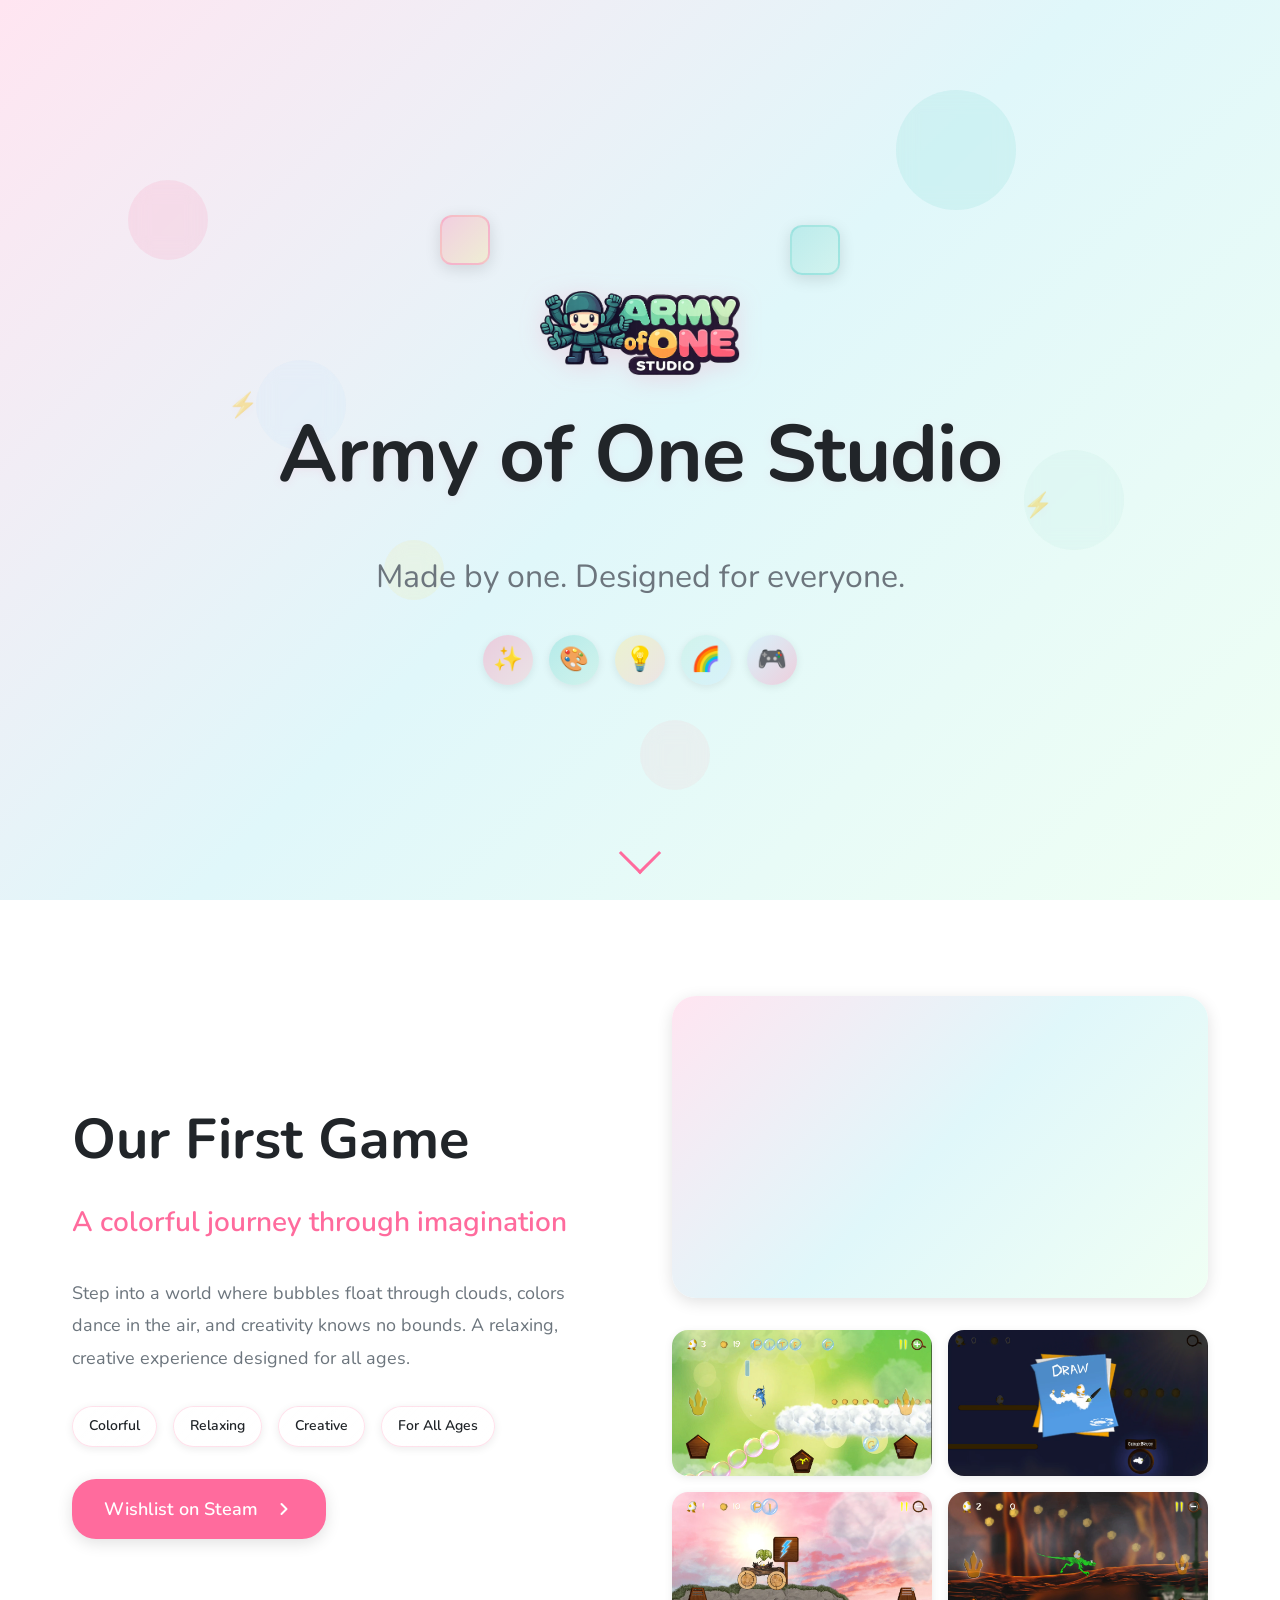
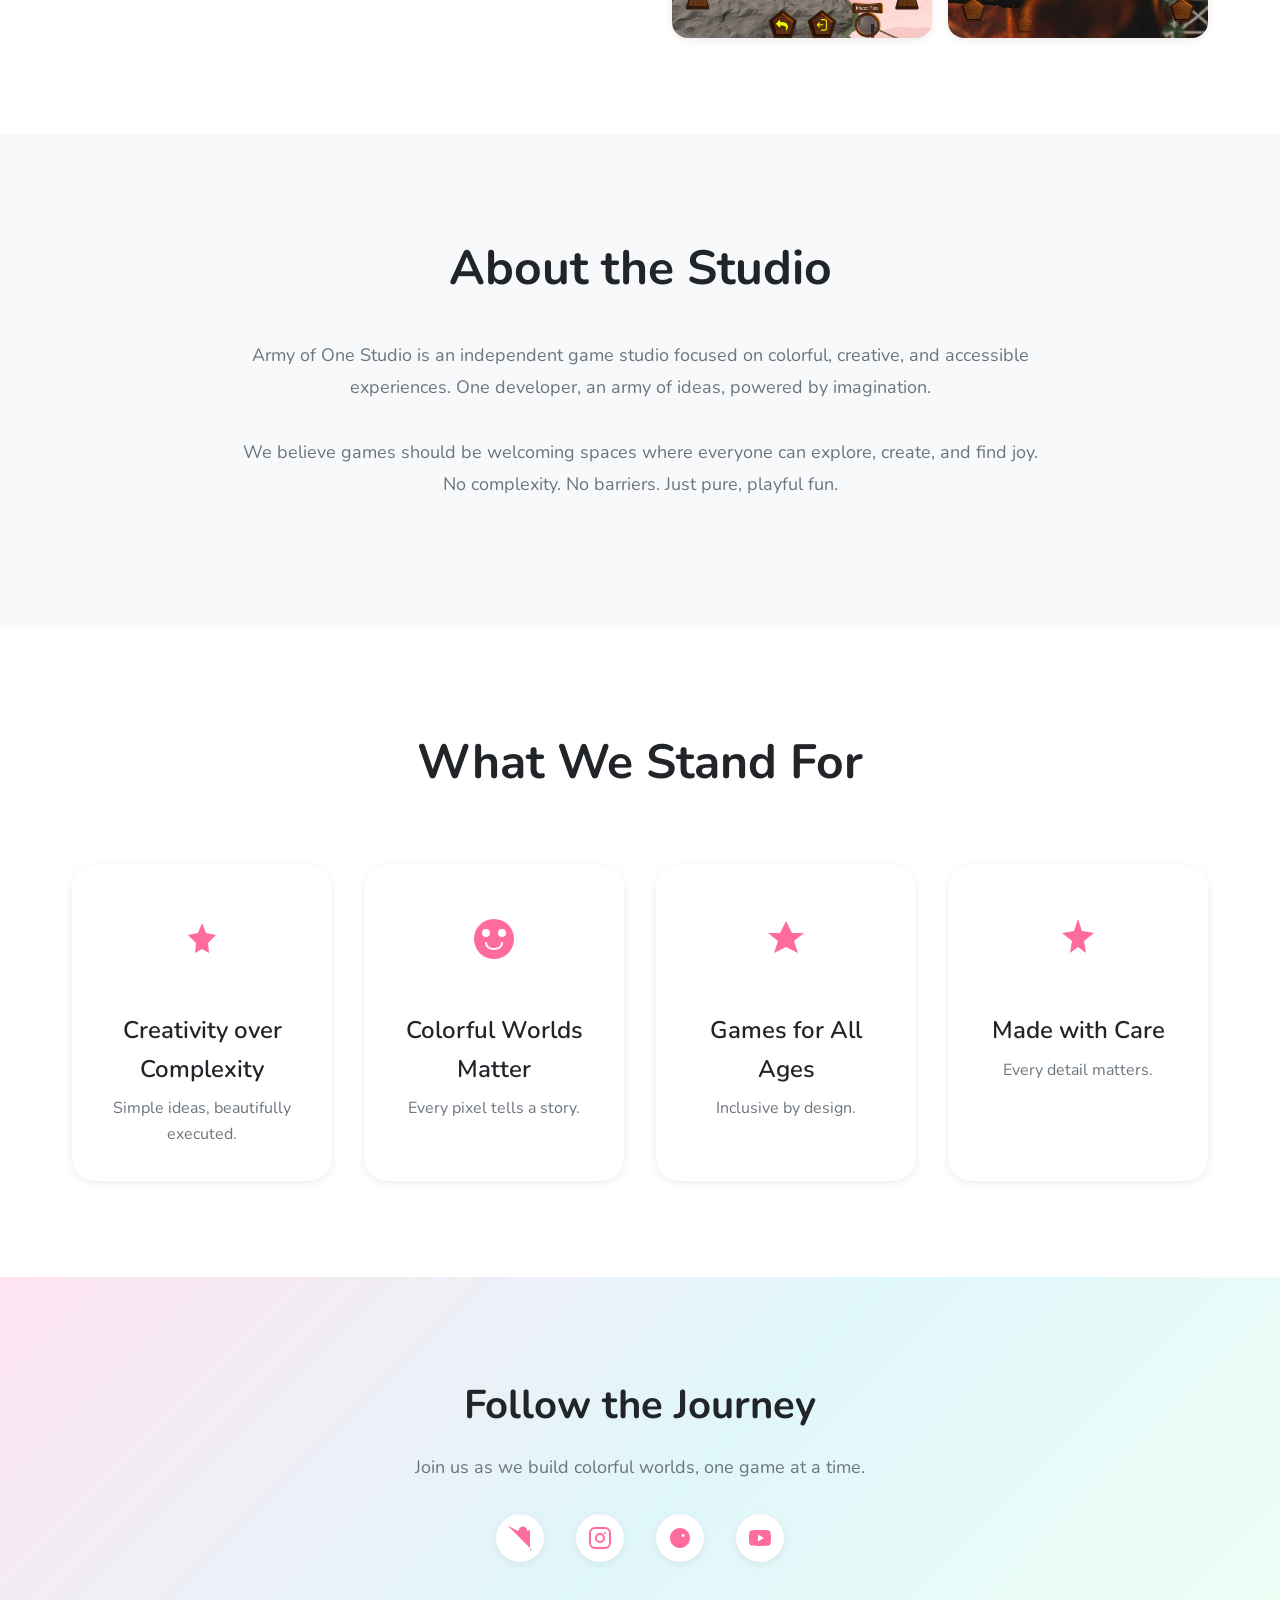
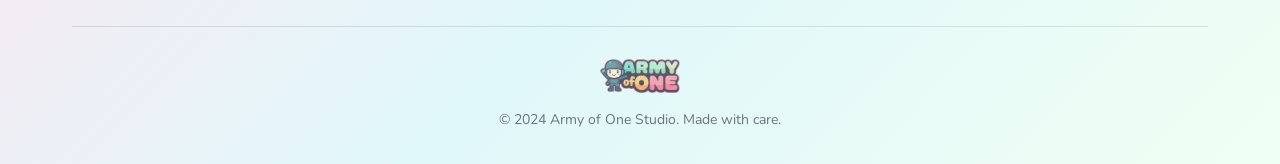
==== index.html @ b82e08e6 "Update screenshot display in index.html and add new screenshot assets - Replaced div elements with i" ====
<!DOCTYPE html>
<html lang="en">
<head>
    <meta charset="UTF-8">
    <meta name="viewport" content="width=device-width, initial-scale=1.0">
    <meta name="description" content="Army of One Studio - A colorful, creative universe made by one developer. Independent game studio focused on accessible experiences for all ages.">
    <title>Army of One Studio - One creator. Infinite worlds.</title>
    <link rel="stylesheet" href="styles.css">
    <link rel="preconnect" href="https://fonts.googleapis.com">
    <link rel="preconnect" href="https://fonts.gstatic.com" crossorigin>
    <link href="https://fonts.googleapis.com/css2?family=Nunito:wght@300;400;600;700&display=swap" rel="stylesheet">
    <link rel="icon" type="image/png" href="ico.png">
</head>
<body>
    <!-- Hero Section -->
    <section class="hero" id="hero">
        <div class="bubble-container">
            <div class="bubble bubble-1"></div>
            <div class="bubble bubble-2"></div>
            <div class="bubble bubble-3"></div>
            <div class="bubble bubble-4"></div>
            <div class="bubble bubble-5"></div>
            <div class="bubble bubble-6"></div>
        </div>
        <div class="hero-content">
            <div class="badge-container">
                <div class="badge badge-left"></div>
                <div class="badge badge-right"></div>
            </div>
            <img src="logo_studio.png" alt="Army of One Studio Logo" class="studio-logo">
            <h1 class="studio-name">Army of One Studio</h1>
            <p class="hero-subtitle">Made by one. Designed for everyone.</p>
            <div class="idea-army">
                <div class="idea-item idea-1">✨</div>
                <div class="idea-item idea-2">🎨</div>
                <div class="idea-item idea-3">💡</div>
                <div class="idea-item idea-4">🌈</div>
                <div class="idea-item idea-5">🎮</div>
            </div>
        </div>
        <div class="scroll-indicator">
            <div class="scroll-arrow"></div>
        </div>
    </section>

    <!-- Featured Game Section -->
    <section class="featured-game" id="game">
        <div class="container">
            <div class="game-content">
                <div class="game-text">
                    <h2 class="game-title">Our First Game</h2>
                    <p class="game-tagline">A colorful journey through imagination</p>
                    <p class="game-description">
                        Step into a world where bubbles float through clouds, colors dance in the air, 
                        and creativity knows no bounds. A relaxing, creative experience designed for all ages.
                    </p>
                    <div class="game-keywords">
                        <span class="keyword">Colorful</span>
                        <span class="keyword">Relaxing</span>
                        <span class="keyword">Creative</span>
                        <span class="keyword">For All Ages</span>
                    </div>
                    <a href="#" class="cta-button primary" target="_blank" rel="noopener noreferrer">
                        <span>Wishlist on Steam</span>
                        <svg width="20" height="20" viewBox="0 0 20 20" fill="none" xmlns="http://www.w3.org/2000/svg">
                            <path d="M7.5 5L12.5 10L7.5 15" stroke="currentColor" stroke-width="2" stroke-linecap="round" stroke-linejoin="round"/>
                        </svg>
                    </a>
                </div>
                <div class="game-media">
                    <div class="video-container">
                        <iframe
                            class="game-video"
                            src="https://www.youtube.com/embed/wJg61-EgIKc"
                            title="Gameplay - Army of One Studio"
                            frameborder="0"
                            allow="accelerometer; autoplay; clipboard-write; encrypted-media; gyroscope; picture-in-picture; web-share"
                            allowfullscreen>
                        </iframe>
                    </div>
                    <div class="screenshots">
                        <img src="screenshot-01.png" alt="Game screenshot 1" class="screenshot screenshot-1">
                        <img src="screenshot-02.png" alt="Game screenshot 2" class="screenshot screenshot-2">
                        <img src="screenshot-03.png" alt="Game screenshot 3" class="screenshot screenshot-3">
                        <img src="screenshot-04.png" alt="Game screenshot 4" class="screenshot screenshot-4">
                    </div>
                </div>
            </div>
        </div>
    </section>

    <!-- About Section -->
    <section class="about" id="about">
        <div class="container">
            <div class="about-content">
                <h2 class="section-title">About the Studio</h2>
                <p class="about-text">
                    Army of One Studio is an independent game studio focused on colorful, creative, 
                    and accessible experiences. One developer, an army of ideas, powered by imagination.
                </p>
                <p class="about-text">
                    We believe games should be welcoming spaces where everyone can explore, create, 
                    and find joy. No complexity. No barriers. Just pure, playful fun.
                </p>
            </div>
        </div>
    </section>

    <!-- Values Section -->
    <section class="values" id="values">
        <div class="container">
            <h2 class="section-title">What We Stand For</h2>
            <div class="values-grid">
                <div class="value-card">
                    <div class="value-icon">
                        <svg width="48" height="48" viewBox="0 0 48 48" fill="none" xmlns="http://www.w3.org/2000/svg">
                            <path d="M24 8L28 18L38 20L30 28L31 38L24 34L17 38L18 28L10 20L20 18L24 8Z" fill="currentColor"/>
                        </svg>
                    </div>
                    <h3 class="value-title">Creativity over Complexity</h3>
                    <p class="value-description">Simple ideas, beautifully executed.</p>
                </div>
                <div class="value-card">
                    <div class="value-icon">
                        <svg width="48" height="48" viewBox="0 0 48 48" fill="none" xmlns="http://www.w3.org/2000/svg">
                            <circle cx="24" cy="24" r="20" fill="currentColor"/>
                            <circle cx="16" cy="18" r="4" fill="white"/>
                            <circle cx="32" cy="18" r="4" fill="white"/>
                            <path d="M16 28C16 32 20 34 24 34C28 34 32 32 32 28" stroke="white" stroke-width="2" stroke-linecap="round"/>
                        </svg>
                    </div>
                    <h3 class="value-title">Colorful Worlds Matter</h3>
                    <p class="value-description">Every pixel tells a story.</p>
                </div>
                <div class="value-card">
                    <div class="value-icon">
                        <svg width="48" height="48" viewBox="0 0 48 48" fill="none" xmlns="http://www.w3.org/2000/svg">
                            <path d="M24 6L30 18H42L32 26L36 38L24 32L12 38L16 26L6 18H18L24 6Z" fill="currentColor"/>
                        </svg>
                    </div>
                    <h3 class="value-title">Games for All Ages</h3>
                    <p class="value-description">Inclusive by design.</p>
                </div>
                <div class="value-card">
                    <div class="value-icon">
                        <svg width="48" height="48" viewBox="0 0 48 48" fill="none" xmlns="http://www.w3.org/2000/svg">
                            <path d="M24 4L28 16L40 18L30 26L32 38L24 32L16 38L18 26L8 18L20 16L24 4Z" fill="currentColor"/>
                        </svg>
                    </div>
                    <h3 class="value-title">Made with Care</h3>
                    <p class="value-description">Every detail matters.</p>
                </div>
            </div>
        </div>
    </section>

    <!-- Footer / CTA Section -->
    <footer class="footer">
        <div class="container">
            <div class="footer-content">
                <h2 class="footer-title">Follow the Journey</h2>
                <p class="footer-text">Join us as we build colorful worlds, one game at a time.</p>
                <div class="social-links">
                    <a href="#" class="social-link" target="_blank" rel="noopener noreferrer" aria-label="Twitter">
                        <svg width="24" height="24" viewBox="0 0 24 24" fill="none" xmlns="http://www.w3.org/2000/svg">
                            <path d="M22 4.01C21 4.5 20.02 4.7 19 5C19.02 4.7 19.02 4.4 19.02 4.1C19.02 3.1 18.52 2.2 17.72 1.5C16.92 0.8 15.92 0.5 14.92 0.5C13.92 0.5 12.92 0.8 12.12 1.5C11.32 2.2 10.82 3.1 10.82 4.1C10.82 4.4 10.82 4.7 10.84 5C9.84 4.7 8.86 4.5 7.86 4.01C6.86 3.52 5.96 3.02 5.06 2.52C4.16 2.02 3.26 1.52 2.36 1.02C1.46 0.52 0.56 0.02 0 0C0.5 0.5 1 1 1.5 1.5C2 2 2.5 2.5 3 3C3.5 3.5 4 4 4.5 4.5C5 5 5.5 5.5 6 6C6.5 6.5 7 7 7.5 7.5C8 8 8.5 8.5 9 9C9.5 9.5 10 10 10.5 10.5C11 11 11.5 11.5 12 12C12.5 12.5 13 13 13.5 13.5C14 14 14.5 14.5 15 15C15.5 15.5 16 16 16.5 16.5C17 17 17.5 17.5 18 18C18.5 18.5 19 19 19.5 19.5C20 20 20.5 20.5 21 21C21.5 21.5 22 22 22.5 22.5C23 23 23.5 23.5 24 24H22V4.01Z" fill="currentColor"/>
                        </svg>
                    </a>
                    <a href="#" class="social-link" target="_blank" rel="noopener noreferrer" aria-label="Instagram">
                        <svg width="24" height="24" viewBox="0 0 24 24" fill="none" xmlns="http://www.w3.org/2000/svg">
                            <rect x="2" y="2" width="20" height="20" rx="5" stroke="currentColor" stroke-width="2" fill="none"/>
                            <circle cx="12" cy="12" r="4" stroke="currentColor" stroke-width="2" fill="none"/>
                            <circle cx="17" cy="7" r="1" fill="currentColor"/>
                        </svg>
                    </a>
                    <a href="#" class="social-link" target="_blank" rel="noopener noreferrer" aria-label="Steam">
                        <svg width="24" height="24" viewBox="0 0 24 24" fill="none" xmlns="http://www.w3.org/2000/svg">
                            <path d="M12 2C6.48 2 2 6.48 2 12C2 17.52 6.48 22 12 22C17.52 22 22 17.52 22 12C22 6.48 17.52 2 12 2ZM16.5 9.5C16.5 10.33 15.83 11 15 11C14.17 11 13.5 10.33 13.5 9.5C13.5 8.67 14.17 8 15 8C15.83 8 16.5 8.67 16.5 9.5ZM9 14C9.83 14 10.5 13.33 10.5 12.5C10.5 11.67 9.83 11 9 11C8.17 11 7.5 11.67 7.5 12.5C7.5 13.33 8.17 14 9 14Z" fill="currentColor"/>
                        </svg>
                    </a>
                    <a href="#" class="social-link" target="_blank" rel="noopener noreferrer" aria-label="YouTube">
                        <svg width="24" height="24" viewBox="0 0 24 24" fill="none" xmlns="http://www.w3.org/2000/svg">
                            <path d="M22.54 6.42C22.42 5.94 22.18 5.5 21.82 5.14C21.46 4.78 21.02 4.54 20.54 4.42C18.88 4 12 4 12 4C12 4 5.12 4 3.46 4.42C2.98 4.54 2.54 4.78 2.18 5.14C1.82 5.5 1.58 5.94 1.46 6.42C1 8.08 1 12 1 12C1 12 1 15.92 1.46 17.58C1.58 18.06 1.82 18.5 2.18 18.86C2.54 19.22 2.98 19.46 3.46 19.58C5.12 20 12 20 12 20C12 20 18.88 20 20.54 19.58C21.02 19.46 21.46 19.22 21.82 18.86C22.18 18.5 22.42 18.06 22.54 17.58C23 15.92 23 12 23 12C23 12 23 8.08 22.54 6.42ZM10 15.5V8.5L16 12L10 15.5Z" fill="currentColor"/>
                        </svg>
                    </a>
                </div>
                <div class="footer-bottom">
                    <img src="logo.png" alt="Army of One Studio Logo" class="footer-logo">
                    <p class="copyright">&copy; 2024 Army of One Studio. Made with care.</p>
                </div>
            </div>
        </div>
    </footer>

    <script src="script.js"></script>
</body>
</html>
---- styles.css ----
/* ============================================
   CSS Variables & Reset
   ============================================ */

:root {
    /* Color Palette - Warm, Colorful, Playful */
    --color-primary: #FF6B9D;
    --color-secondary: #4ECDC4;
    --color-accent: #FFE66D;
    --color-purple: #A8E6CF;
    --color-pink: #FFB3BA;
    --color-blue: #BAE1FF;
    
    /* Neutral Colors */
    --color-white: #FFFFFF;
    --color-light: #F8F9FA;
    --color-gray-light: #E9ECEF;
    --color-gray: #6C757D;
    --color-dark: #212529;
    
    /* Gradients */
    --gradient-hero: linear-gradient(135deg, #FFE5F1 0%, #E0F7FA 50%, #F0FFF4 100%);
    --gradient-card: linear-gradient(135deg, rgba(255, 255, 255, 0.9) 0%, rgba(255, 255, 255, 0.7) 100%);
    
    /* Typography */
    --font-primary: 'Nunito', -apple-system, BlinkMacSystemFont, 'Segoe UI', sans-serif;
    --font-weight-light: 300;
    --font-weight-regular: 400;
    --font-weight-semibold: 600;
    --font-weight-bold: 700;
    
    /* Spacing */
    --spacing-xs: 0.5rem;
    --spacing-sm: 1rem;
    --spacing-md: 2rem;
    --spacing-lg: 4rem;
    --spacing-xl: 6rem;
    
    /* Border Radius */
    --radius-sm: 8px;
    --radius-md: 16px;
    --radius-lg: 24px;
    --radius-xl: 32px;
    
    /* Shadows */
    --shadow-sm: 0 2px 8px rgba(0, 0, 0, 0.08);
    --shadow-md: 0 4px 16px rgba(0, 0, 0, 0.12);
    --shadow-lg: 0 8px 32px rgba(0, 0, 0, 0.16);
    
    /* Transitions */
    --transition-fast: 0.2s ease;
    --transition-normal: 0.3s ease;
    --transition-slow: 0.5s ease;
}

* {
    margin: 0;
    padding: 0;
    box-sizing: border-box;
}

html {
    scroll-behavior: smooth;
}

body {
    font-family: var(--font-primary);
    font-weight: var(--font-weight-regular);
    color: var(--color-dark);
    background-color: var(--color-white);
    line-height: 1.6;
    overflow-x: hidden;
}

.container {
    max-width: 1200px;
    margin: 0 auto;
    padding: 0 var(--spacing-md);
}

/* ============================================
   Hero Section
   ============================================ */

.hero {
    position: relative;
    min-height: 100vh;
    display: flex;
    align-items: center;
    justify-content: center;
    background: var(--gradient-hero);
    overflow: hidden;
    padding: var(--spacing-md);
}

.bubble-container {
    position: absolute;
    top: 0;
    left: 0;
    width: 100%;
    height: 100%;
    overflow: hidden;
    z-index: 1;
}

.bubble {
    position: absolute;
    border-radius: 50%;
    background: rgba(255, 255, 255, 0.3);
    backdrop-filter: blur(10px);
    animation: float 20s infinite ease-in-out;
    opacity: 0.6;
}

.bubble-1 {
    width: 80px;
    height: 80px;
    left: 10%;
    top: 20%;
    animation-delay: 0s;
    background: rgba(255, 107, 157, 0.2);
}

.bubble-2 {
    width: 120px;
    height: 120px;
    left: 70%;
    top: 10%;
    animation-delay: 2s;
    background: rgba(78, 205, 196, 0.2);
}

.bubble-3 {
    width: 60px;
    height: 60px;
    left: 30%;
    top: 60%;
    animation-delay: 4s;
    background: rgba(255, 230, 109, 0.2);
}

.bubble-4 {
    width: 100px;
    height: 100px;
    left: 80%;
    top: 50%;
    animation-delay: 6s;
    background: rgba(168, 230, 207, 0.2);
}

.bubble-5 {
    width: 70px;
    height: 70px;
    left: 50%;
    top: 80%;
    animation-delay: 8s;
    background: rgba(255, 179, 186, 0.2);
}

.bubble-6 {
    width: 90px;
    height: 90px;
    left: 20%;
    top: 40%;
    animation-delay: 10s;
    background: rgba(186, 225, 255, 0.2);
}

@keyframes float {
    0%, 100% {
        transform: translateY(0) translateX(0) scale(1);
    }
    25% {
        transform: translateY(-30px) translateX(20px) scale(1.1);
    }
    50% {
        transform: translateY(-60px) translateX(-10px) scale(0.9);
    }
    75% {
        transform: translateY(-30px) translateX(15px) scale(1.05);
    }
}

.hero-content {
    position: relative;
    z-index: 2;
    text-align: center;
    animation: fadeInUp 1s ease-out;
}

.studio-logo {
    max-width: 200px;
    width: 100%;
    height: auto;
    margin: 0 auto var(--spacing-sm);
    display: block;
    filter: drop-shadow(0 4px 12px rgba(255, 107, 157, 0.2));
    animation: fadeInUp 1s ease-out 0.2s both;
}

.studio-name {
    font-size: clamp(2.5rem, 8vw, 5rem);
    font-weight: var(--font-weight-bold);
    color: var(--color-dark);
    margin-bottom: var(--spacing-sm);
    letter-spacing: -0.01em;
    position: relative;
    display: inline-block;
    text-shadow: 0 2px 10px rgba(255, 107, 157, 0.1);
}

.studio-name::before,
.studio-name::after {
    content: '⚡';
    position: absolute;
    font-size: 1.5rem;
    opacity: 0.4;
    animation: pulse 2s infinite;
}

.studio-name::before {
    top: -5px;
    left: -50px;
}

.studio-name::after {
    bottom: -5px;
    right: -50px;
}

@keyframes pulse {
    0%, 100% {
        transform: scale(1);
        opacity: 0.3;
    }
    50% {
        transform: scale(1.2);
        opacity: 0.5;
    }
}

.badge-container {
    position: relative;
    width: 100%;
    height: 60px;
    margin-bottom: var(--spacing-sm);
    display: flex;
    justify-content: center;
    align-items: center;
}

.badge {
    position: absolute;
    width: 50px;
    height: 50px;
    border-radius: 12px;
    background: var(--gradient-card);
    box-shadow: var(--shadow-md);
    display: flex;
    align-items: center;
    justify-content: center;
    font-size: 1.5rem;
    animation: badgeFloat 3s infinite ease-in-out;
    border: 2px solid rgba(255, 107, 157, 0.3);
}

.badge-left {
    left: calc(50% - 200px);
    top: 0;
    background: linear-gradient(135deg, rgba(255, 107, 157, 0.25) 0%, rgba(255, 230, 109, 0.25) 100%);
    animation-delay: 0s;
}

.badge-right {
    right: calc(50% - 200px);
    top: 10px;
    background: linear-gradient(135deg, rgba(78, 205, 196, 0.25) 0%, rgba(168, 230, 207, 0.25) 100%);
    animation-delay: 1.5s;
    border-color: rgba(78, 205, 196, 0.3);
}

@keyframes badgeFloat {
    0%, 100% {
        transform: translateY(0) rotate(0deg);
    }
    50% {
        transform: translateY(-15px) rotate(5deg);
    }
}

.idea-army {
    display: flex;
    justify-content: center;
    align-items: center;
    gap: var(--spacing-sm);
    margin-top: var(--spacing-md);
    flex-wrap: wrap;
}

.idea-item {
    width: 50px;
    height: 50px;
    border-radius: 50%;
    background: var(--gradient-card);
    display: flex;
    align-items: center;
    justify-content: center;
    font-size: 1.5rem;
    box-shadow: var(--shadow-sm);
    animation: ideaMarch 4s infinite ease-in-out;
    transition: transform var(--transition-fast);
}

.idea-item:hover {
    transform: scale(1.2) translateY(-5px);
    box-shadow: var(--shadow-md);
}

.idea-1 {
    animation-delay: 0s;
    background: linear-gradient(135deg, rgba(255, 107, 157, 0.3) 0%, rgba(255, 179, 186, 0.3) 100%);
}

.idea-2 {
    animation-delay: 0.8s;
    background: linear-gradient(135deg, rgba(78, 205, 196, 0.3) 0%, rgba(168, 230, 207, 0.3) 100%);
}

.idea-3 {
    animation-delay: 1.6s;
    background: linear-gradient(135deg, rgba(255, 230, 109, 0.3) 0%, rgba(255, 179, 186, 0.3) 100%);
}

.idea-4 {
    animation-delay: 2.4s;
    background: linear-gradient(135deg, rgba(168, 230, 207, 0.3) 0%, rgba(186, 225, 255, 0.3) 100%);
}

.idea-5 {
    animation-delay: 3.2s;
    background: linear-gradient(135deg, rgba(186, 225, 255, 0.3) 0%, rgba(255, 107, 157, 0.3) 100%);
}

@keyframes ideaMarch {
    0%, 100% {
        transform: translateY(0) scale(1);
    }
    25% {
        transform: translateY(-10px) scale(1.05);
    }
    50% {
        transform: translateY(-5px) scale(0.95);
    }
    75% {
        transform: translateY(-8px) scale(1.02);
    }
}

.hero-subtitle {
    font-size: clamp(1.25rem, 4vw, 2rem);
    font-weight: var(--font-weight-regular);
    color: var(--color-gray);
    margin-top: var(--spacing-sm);
    position: relative;
    display: inline-block;
    padding: 0 var(--spacing-md);
}

.scroll-indicator {
    position: absolute;
    bottom: var(--spacing-md);
    left: 50%;
    transform: translateX(-50%);
    z-index: 2;
    animation: bounce 2s infinite;
}

.scroll-arrow {
    width: 30px;
    height: 30px;
    border-right: 3px solid var(--color-primary);
    border-bottom: 3px solid var(--color-primary);
    transform: rotate(45deg);
}

@keyframes bounce {
    0%, 100% {
        transform: translateX(-50%) translateY(0);
    }
    50% {
        transform: translateX(-50%) translateY(-10px);
    }
}

@keyframes fadeInUp {
    from {
        opacity: 0;
        transform: translateY(30px);
    }
    to {
        opacity: 1;
        transform: translateY(0);
    }
}

/* ============================================
   Featured Game Section
   ============================================ */

.featured-game {
    padding: var(--spacing-xl) 0;
    background: var(--color-white);
}

.game-content {
    display: grid;
    grid-template-columns: 1fr 1fr;
    gap: var(--spacing-lg);
    align-items: center;
}

.game-title {
    font-size: clamp(2rem, 5vw, 3.5rem);
    font-weight: var(--font-weight-bold);
    color: var(--color-dark);
    margin-bottom: var(--spacing-sm);
}

.game-tagline {
    font-size: clamp(1.25rem, 3vw, 1.75rem);
    font-weight: var(--font-weight-semibold);
    color: var(--color-primary);
    margin-bottom: var(--spacing-md);
}

.game-description {
    font-size: 1.125rem;
    color: var(--color-gray);
    margin-bottom: var(--spacing-md);
    line-height: 1.8;
}

.game-keywords {
    display: flex;
    flex-wrap: wrap;
    gap: var(--spacing-sm);
    margin-bottom: var(--spacing-md);
}

.keyword {
    padding: var(--spacing-xs) var(--spacing-sm);
    background: var(--gradient-card);
    border-radius: var(--radius-lg);
    font-size: 0.875rem;
    font-weight: var(--font-weight-semibold);
    color: var(--color-dark);
    box-shadow: var(--shadow-sm);
    transition: transform var(--transition-fast), box-shadow var(--transition-fast);
    position: relative;
    border: 1px solid rgba(255, 107, 157, 0.2);
}

.keyword::before {
    content: '✓';
    position: absolute;
    left: -8px;
    top: 50%;
    transform: translateY(-50%);
    width: 16px;
    height: 16px;
    background: var(--color-primary);
    color: white;
    border-radius: 50%;
    display: flex;
    align-items: center;
    justify-content: center;
    font-size: 0.7rem;
    opacity: 0;
    transition: opacity var(--transition-fast);
}

.keyword:hover {
    transform: translateY(-2px);
    box-shadow: var(--shadow-md);
    border-color: var(--color-primary);
}

.keyword:hover::before {
    opacity: 1;
}

.cta-button {
    display: inline-flex;
    align-items: center;
    gap: var(--spacing-sm);
    padding: var(--spacing-sm) var(--spacing-md);
    background: var(--color-primary);
    color: var(--color-white);
    text-decoration: none;
    border-radius: var(--radius-lg);
    font-weight: var(--font-weight-semibold);
    font-size: 1.125rem;
    box-shadow: var(--shadow-md);
    transition: transform var(--transition-fast), box-shadow var(--transition-fast), background var(--transition-fast);
}

.cta-button:hover {
    transform: translateY(-2px);
    box-shadow: var(--shadow-lg);
    background: #FF5A8A;
}

.cta-button svg {
    transition: transform var(--transition-fast);
}

.cta-button:hover svg {
    transform: translateX(4px);
}

.game-media {
    display: flex;
    flex-direction: column;
    gap: var(--spacing-md);
}

.video-container {
    position: relative;
    width: 100%;
    aspect-ratio: 16 / 9;
    border-radius: var(--radius-lg);
    box-shadow: var(--shadow-md);
    overflow: hidden;
    background: var(--gradient-hero);
}

.game-video {
    width: 100%;
    height: 100%;
    object-fit: cover;
    display: block;
    border-radius: var(--radius-lg);
}

.video-overlay {
    position: absolute;
    top: 0;
    left: 0;
    right: 0;
    bottom: 0;
    display: flex;
    align-items: center;
    justify-content: center;
    background: rgba(0, 0, 0, 0.1);
    opacity: 1;
    transition: opacity var(--transition-normal);
    pointer-events: none;
    z-index: 1;
}

.video-container.playing .video-overlay {
    opacity: 0;
    pointer-events: none;
}

.play-button {
    position: relative;
    z-index: 2;
    cursor: pointer;
    transition: transform var(--transition-fast);
    pointer-events: auto;
}

.play-button:hover {
    transform: scale(1.1);
}

.video-container.playing .play-button {
    display: none;
}

.screenshots {
    display: grid;
    grid-template-columns: repeat(2, 1fr);
    gap: var(--spacing-sm);
}

.screenshot {
    width: 100%;
    aspect-ratio: 16 / 9;
    object-fit: cover;
    display: block;
    border-radius: var(--radius-md);
    box-shadow: var(--shadow-sm);
    transition: transform var(--transition-fast), box-shadow var(--transition-fast);
    background: var(--gradient-hero);
}

.screenshot:hover {
    transform: translateY(-4px) scale(1.02);
    box-shadow: var(--shadow-lg);
}

/* ============================================
   About Section
   ============================================ */

.about {
    padding: var(--spacing-xl) 0;
    background: var(--color-light);
}

.about-content {
    max-width: 800px;
    margin: 0 auto;
    text-align: center;
}

.section-title {
    font-size: clamp(2rem, 5vw, 3rem);
    font-weight: var(--font-weight-bold);
    color: var(--color-dark);
    margin-bottom: var(--spacing-md);
}

.about-text {
    font-size: 1.125rem;
    color: var(--color-gray);
    line-height: 1.8;
    margin-bottom: var(--spacing-md);
}

/* ============================================
   Values Section
   ============================================ */

.values {
    padding: var(--spacing-xl) 0;
    background: var(--color-white);
}

.values .section-title {
    text-align: center;
    margin-bottom: var(--spacing-lg);
}

.values-grid {
    display: grid;
    grid-template-columns: repeat(auto-fit, minmax(250px, 1fr));
    gap: var(--spacing-md);
}

.value-card {
    padding: var(--spacing-md);
    background: var(--gradient-card);
    border-radius: var(--radius-lg);
    box-shadow: var(--shadow-sm);
    text-align: center;
    transition: transform var(--transition-fast), box-shadow var(--transition-fast);
    position: relative;
    border: 2px solid transparent;
}

.value-card::before {
    content: '';
    position: absolute;
    top: -2px;
    left: -2px;
    right: -2px;
    bottom: -2px;
    border-radius: var(--radius-lg);
    background: linear-gradient(135deg, var(--color-primary), var(--color-secondary), var(--color-accent));
    opacity: 0;
    transition: opacity var(--transition-fast);
    z-index: -1;
}

.value-card:hover {
    transform: translateY(-8px);
    box-shadow: var(--shadow-lg);
    border-color: var(--color-primary);
}

.value-card:hover::before {
    opacity: 0.1;
}

.value-icon {
    width: 80px;
    height: 80px;
    margin: 0 auto var(--spacing-md);
    display: flex;
    align-items: center;
    justify-content: center;
    color: var(--color-primary);
    transition: transform var(--transition-fast), color var(--transition-fast);
}

.value-card:hover .value-icon {
    transform: scale(1.1) rotate(5deg);
    color: var(--color-secondary);
}

.value-title {
    font-size: 1.5rem;
    font-weight: var(--font-weight-semibold);
    color: var(--color-dark);
    margin-bottom: var(--spacing-xs);
}

.value-description {
    font-size: 1rem;
    color: var(--color-gray);
    line-height: 1.6;
}

/* ============================================
   Footer Section
   ============================================ */

.footer {
    padding: var(--spacing-xl) 0 var(--spacing-md);
    background: var(--gradient-hero);
}

.footer-content {
    text-align: center;
}

.footer-title {
    font-size: clamp(1.75rem, 4vw, 2.5rem);
    font-weight: var(--font-weight-bold);
    color: var(--color-dark);
    margin-bottom: var(--spacing-sm);
}

.footer-text {
    font-size: 1.125rem;
    color: var(--color-gray);
    margin-bottom: var(--spacing-md);
}

.social-links {
    display: flex;
    justify-content: center;
    gap: var(--spacing-md);
    margin-bottom: var(--spacing-lg);
    flex-wrap: wrap;
}

.social-link {
    width: 48px;
    height: 48px;
    display: flex;
    align-items: center;
    justify-content: center;
    background: var(--color-white);
    border-radius: 50%;
    color: var(--color-primary);
    text-decoration: none;
    box-shadow: var(--shadow-sm);
    transition: transform var(--transition-fast), box-shadow var(--transition-fast), background var(--transition-fast);
}

.social-link:hover {
    transform: translateY(-4px) scale(1.1);
    box-shadow: var(--shadow-md);
    background: var(--color-primary);
    color: var(--color-white);
}

.footer-bottom {
    padding-top: var(--spacing-md);
    border-top: 1px solid rgba(0, 0, 0, 0.1);
    margin-top: var(--spacing-md);
    display: flex;
    flex-direction: column;
    align-items: center;
    gap: var(--spacing-sm);
}

.footer-logo {
    max-width: 80px;
    width: 100%;
    height: auto;
    opacity: 0.7;
    transition: opacity var(--transition-fast);
}

.footer-logo:hover {
    opacity: 1;
}

.copyright {
    font-size: 0.875rem;
    color: var(--color-gray);
}

/* ============================================
   Responsive Design
   ============================================ */

@media (max-width: 768px) {
    .game-content {
        grid-template-columns: 1fr;
        gap: var(--spacing-md);
    }
    
    .game-media {
        order: -1;
    }
    
    .screenshots {
        grid-template-columns: 1fr;
    }
    
    .values-grid {
        grid-template-columns: 1fr;
    }
    
    .hero {
        min-height: 80vh;
    }
    
    .container {
        padding: 0 var(--spacing-sm);
    }
    
    .featured-game,
    .about,
    .values,
    .footer {
        padding: var(--spacing-lg) 0;
    }
    
    .studio-name::before,
    .studio-name::after {
        display: none;
    }
    
    .badge-container {
        height: 40px;
    }
    
    .badge {
        width: 35px;
        height: 35px;
        font-size: 1rem;
    }
    
    .idea-item {
        width: 40px;
        height: 40px;
        font-size: 1.2rem;
    }
    
    .studio-logo {
        max-width: 150px;
    }
    
    .footer-logo {
        max-width: 60px;
    }
}

@media (max-width: 480px) {
    .game-keywords {
        justify-content: center;
    }
    
    .social-links {
        gap: var(--spacing-sm);
    }
    
    .bubble {
        opacity: 0.4;
    }
}

/* ============================================
   Accessibility
   ============================================ */

@media (prefers-reduced-motion: reduce) {
    *,
    *::before,
    *::after {
        animation-duration: 0.01ms !important;
        animation-iteration-count: 1 !important;
        transition-duration: 0.01ms !important;
    }
}

/* Focus states for keyboard navigation */
a:focus-visible,
button:focus-visible {
    outline: 3px solid var(--color-primary);
    outline-offset: 2px;
    border-radius: var(--radius-sm);
}
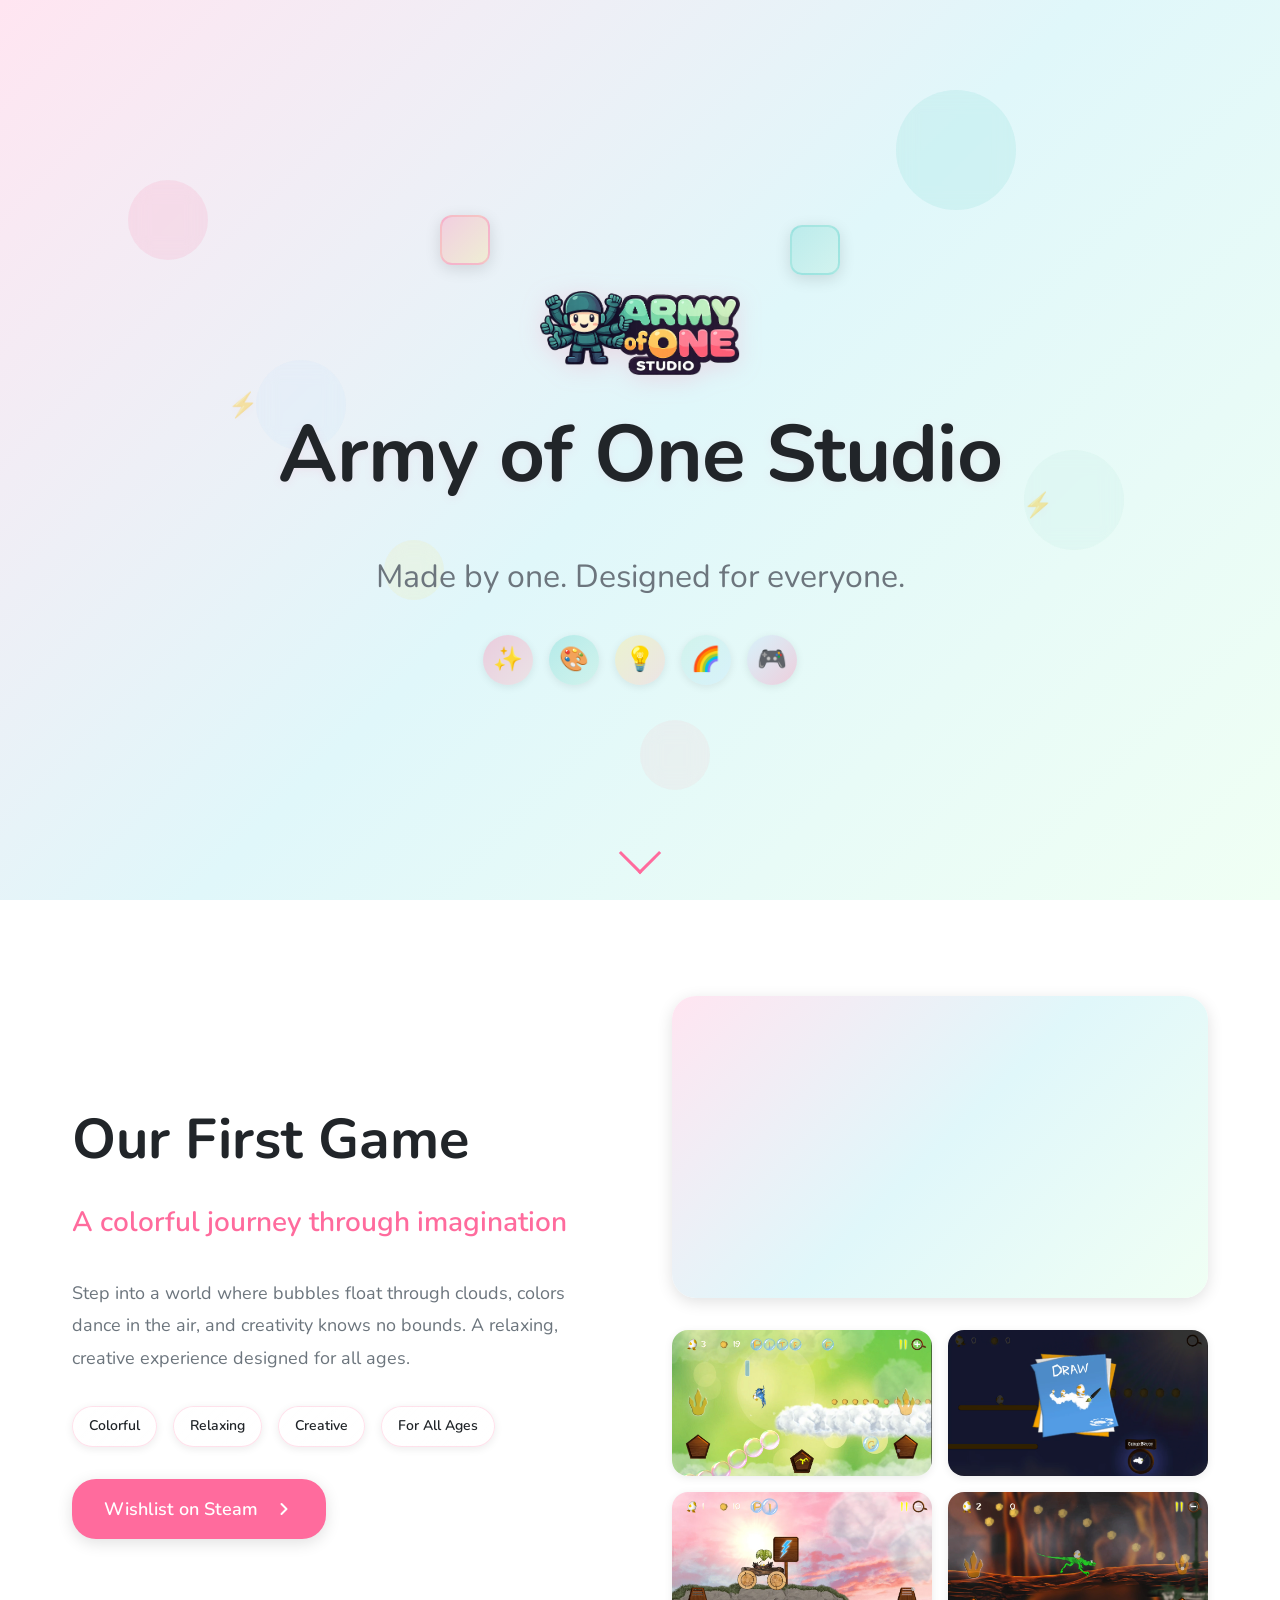
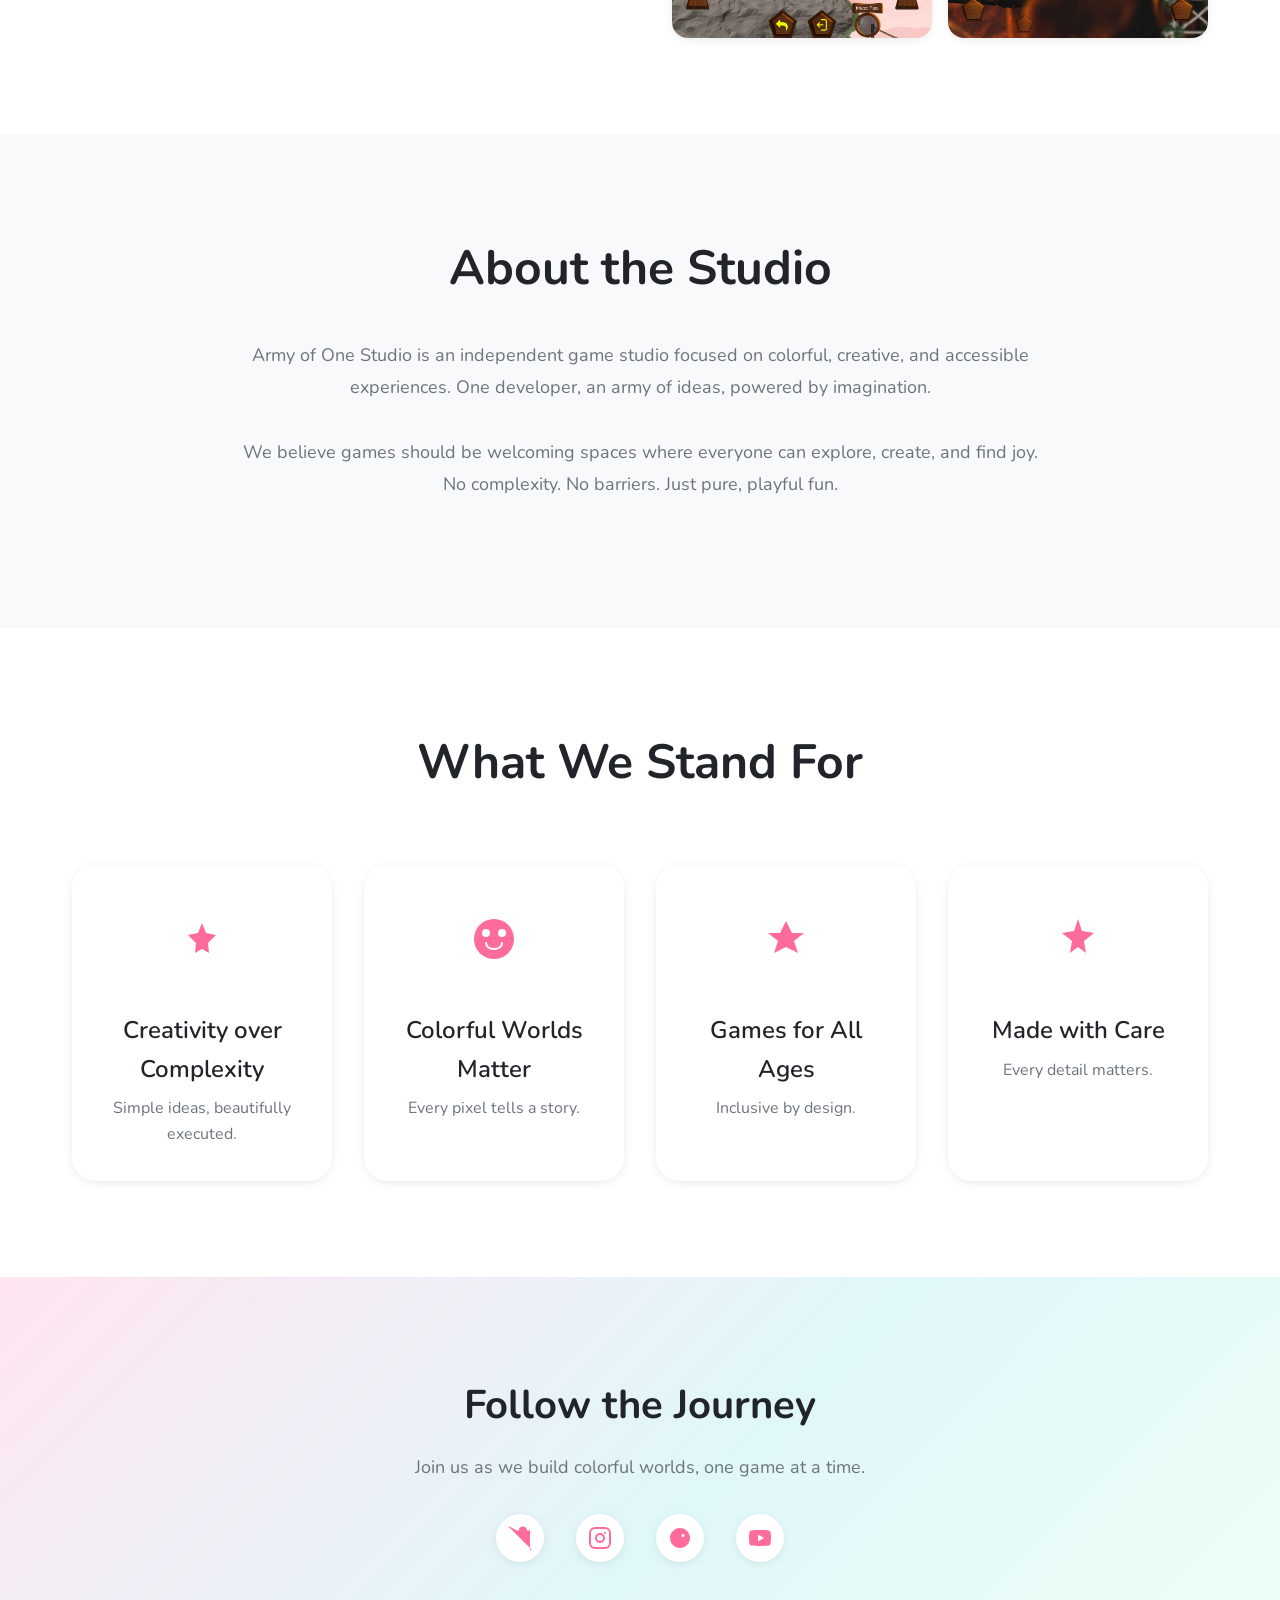
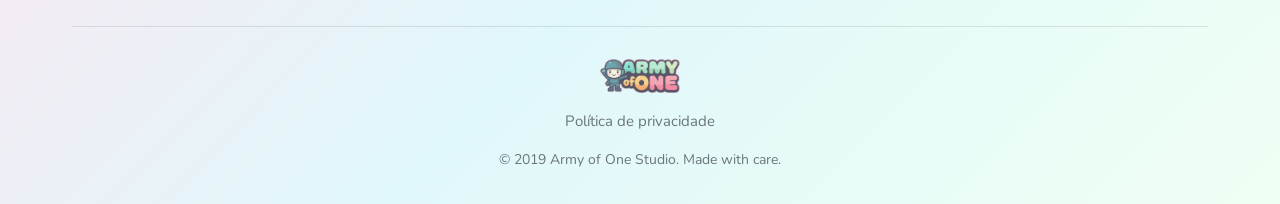
==== commit 7c672009: "Add privacy policy page and implement lightbox for screenshots - Created a new privacy policy page (" ====
--- a/index.html
+++ b/index.html
@@ -186,11 +186,23 @@
                 </div>
                 <div class="footer-bottom">
                     <img src="logo.png" alt="Army of One Studio Logo" class="footer-logo">
-                    <p class="copyright">&copy; 2024 Army of One Studio. Made with care.</p>
+                    <p class="footer-legal">
+                        <a href="politica-de-privacidade.html">Política de privacidade</a>
+                    </p>
+                    <p class="copyright">&copy; 2019 Army of One Studio. Made with care.</p>
                 </div>
             </div>
         </div>
     </footer>
+
+    <!-- Lightbox para screenshots -->
+    <div class="lightbox" id="screenshot-lightbox" aria-hidden="true">
+        <div class="lightbox-backdrop" aria-label="Fechar"></div>
+        <div class="lightbox-content">
+            <button type="button" class="lightbox-close" aria-label="Fechar imagem">&times;</button>
+            <img src="" alt="" id="lightbox-img">
+        </div>
+    </div>
 
     <script src="script.js"></script>
 </body>
--- a/styles.css
+++ b/styles.css
@@ -592,13 +592,91 @@
     display: block;
     border-radius: var(--radius-md);
     box-shadow: var(--shadow-sm);
-    transition: transform var(--transition-fast), box-shadow var(--transition-fast);
+    transition: transform var(--transition-normal), box-shadow var(--transition-normal);
     background: var(--gradient-hero);
+    cursor: pointer;
 }
 
 .screenshot:hover {
     transform: translateY(-4px) scale(1.02);
-    box-shadow: var(--shadow-lg);
+    box-shadow: 
+        0 0 20px rgba(255, 107, 157, 0.5),
+        0 0 40px rgba(255, 107, 157, 0.3),
+        0 8px 32px rgba(0, 0, 0, 0.2);
+}
+
+/* Lightbox - expandir screenshot */
+.lightbox {
+    position: fixed;
+    inset: 0;
+    z-index: 1000;
+    background: rgba(0, 0, 0, 0.85);
+    display: flex;
+    align-items: center;
+    justify-content: center;
+    padding: var(--spacing-md);
+    opacity: 0;
+    visibility: hidden;
+    transition: opacity var(--transition-normal), visibility var(--transition-normal);
+}
+
+.lightbox.is-open {
+    opacity: 1;
+    visibility: visible;
+}
+
+.lightbox-backdrop {
+    position: absolute;
+    inset: 0;
+    cursor: pointer;
+}
+
+.lightbox-content {
+    position: relative;
+    max-width: 95vw;
+    max-height: 95vh;
+    z-index: 1;
+    transform: scale(0.9);
+    transition: transform var(--transition-normal);
+}
+
+.lightbox.is-open .lightbox-content {
+    transform: scale(1);
+}
+
+.lightbox-content img {
+    max-width: 100%;
+    max-height: 95vh;
+    width: auto;
+    height: auto;
+    border-radius: var(--radius-md);
+    box-shadow: 0 0 60px rgba(255, 107, 157, 0.3);
+}
+
+.lightbox-close {
+    position: absolute;
+    top: -44px;
+    right: 0;
+    width: 40px;
+    height: 40px;
+    border: none;
+    background: var(--color-white);
+    color: var(--color-dark);
+    border-radius: 50%;
+    cursor: pointer;
+    display: flex;
+    align-items: center;
+    justify-content: center;
+    font-size: 1.5rem;
+    line-height: 1;
+    transition: transform var(--transition-fast), background var(--transition-fast);
+    box-shadow: var(--shadow-md);
+}
+
+.lightbox-close:hover {
+    background: var(--color-primary);
+    color: var(--color-white);
+    transform: scale(1.1);
 }
 
 /* ============================================
@@ -796,6 +874,156 @@
     color: var(--color-gray);
 }
 
+.footer-legal {
+    font-size: 0.9375rem;
+    margin: 0;
+}
+
+.footer-legal a {
+    color: var(--color-gray);
+    text-decoration: none;
+    transition: color var(--transition-fast);
+}
+
+.footer-legal a:hover {
+    color: var(--color-primary);
+    text-decoration: underline;
+}
+
+/* ============================================
+   Legal / Privacy page
+   ============================================ */
+
+.legal-page-body {
+    min-height: 100vh;
+    display: flex;
+    flex-direction: column;
+    background: var(--gradient-hero);
+}
+
+.legal-header {
+    padding: var(--spacing-md) 0;
+    border-bottom: 1px solid rgba(0, 0, 0, 0.08);
+    background: rgba(255, 255, 255, 0.6);
+    backdrop-filter: blur(8px);
+}
+
+.legal-header-inner {
+    display: flex;
+    flex-wrap: wrap;
+    align-items: center;
+    justify-content: space-between;
+    gap: var(--spacing-sm);
+}
+
+.legal-back-link {
+    display: inline-flex;
+    align-items: center;
+    gap: var(--spacing-xs);
+    font-weight: var(--font-weight-semibold);
+    color: var(--color-primary);
+    text-decoration: none;
+    transition: color var(--transition-fast);
+}
+
+.legal-back-link:hover {
+    color: var(--color-secondary);
+}
+
+.legal-logo-link {
+    display: block;
+    line-height: 0;
+}
+
+.legal-logo {
+    max-height: 48px;
+    width: auto;
+}
+
+.legal-main {
+    flex: 1;
+    padding: var(--spacing-lg) 0 var(--spacing-xl);
+}
+
+.legal-article {
+    max-width: 42rem;
+    margin: 0 auto;
+    padding: var(--spacing-lg) var(--spacing-md);
+    background: var(--color-white);
+    border-radius: var(--radius-lg);
+    box-shadow: var(--shadow-md);
+}
+
+.legal-title {
+    font-size: clamp(1.75rem, 4vw, 2.25rem);
+    font-weight: var(--font-weight-bold);
+    color: var(--color-dark);
+    margin-bottom: var(--spacing-xs);
+}
+
+.legal-updated {
+    font-size: 0.9375rem;
+    color: var(--color-gray);
+    margin-bottom: var(--spacing-md);
+}
+
+.legal-lead {
+    font-size: 1.0625rem;
+    color: var(--color-dark);
+    margin-bottom: var(--spacing-lg);
+    padding-bottom: var(--spacing-md);
+    border-bottom: 1px solid var(--color-gray-light);
+}
+
+.legal-section {
+    margin-bottom: var(--spacing-md);
+}
+
+.legal-section:last-of-type {
+    margin-bottom: 0;
+}
+
+.legal-section h2 {
+    font-size: 1.125rem;
+    font-weight: var(--font-weight-bold);
+    color: var(--color-dark);
+    margin-bottom: var(--spacing-xs);
+}
+
+.legal-section p {
+    color: var(--color-gray);
+    font-size: 1rem;
+}
+
+.legal-section strong {
+    color: var(--color-dark);
+}
+
+.legal-contact {
+    margin-top: var(--spacing-sm);
+}
+
+.legal-contact a {
+    color: var(--color-primary);
+    font-weight: var(--font-weight-semibold);
+    text-decoration: none;
+}
+
+.legal-contact a:hover {
+    text-decoration: underline;
+}
+
+.legal-footer {
+    padding: var(--spacing-md) 0;
+    text-align: center;
+    border-top: 1px solid rgba(0, 0, 0, 0.08);
+    background: rgba(255, 255, 255, 0.4);
+}
+
+.legal-footer .copyright {
+    margin: 0;
+}
+
 /* ============================================
    Responsive Design
    ============================================ */
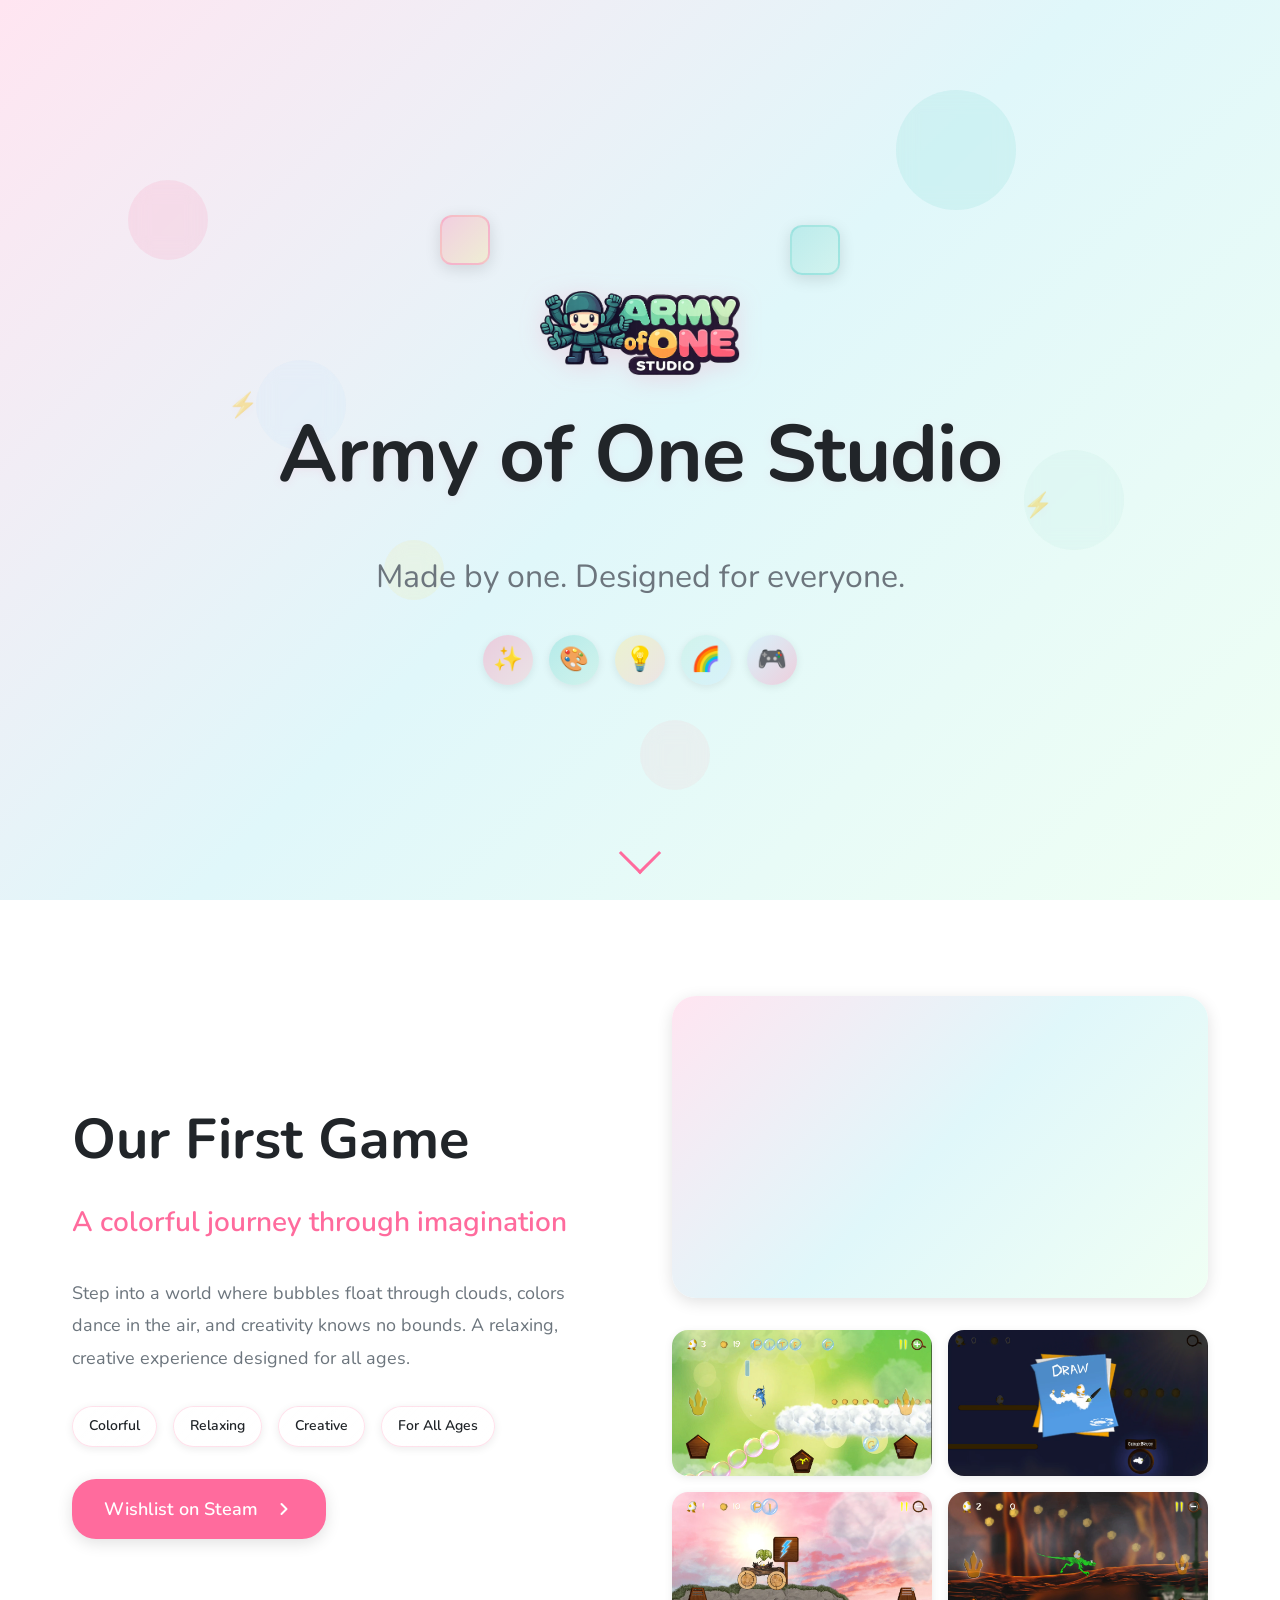
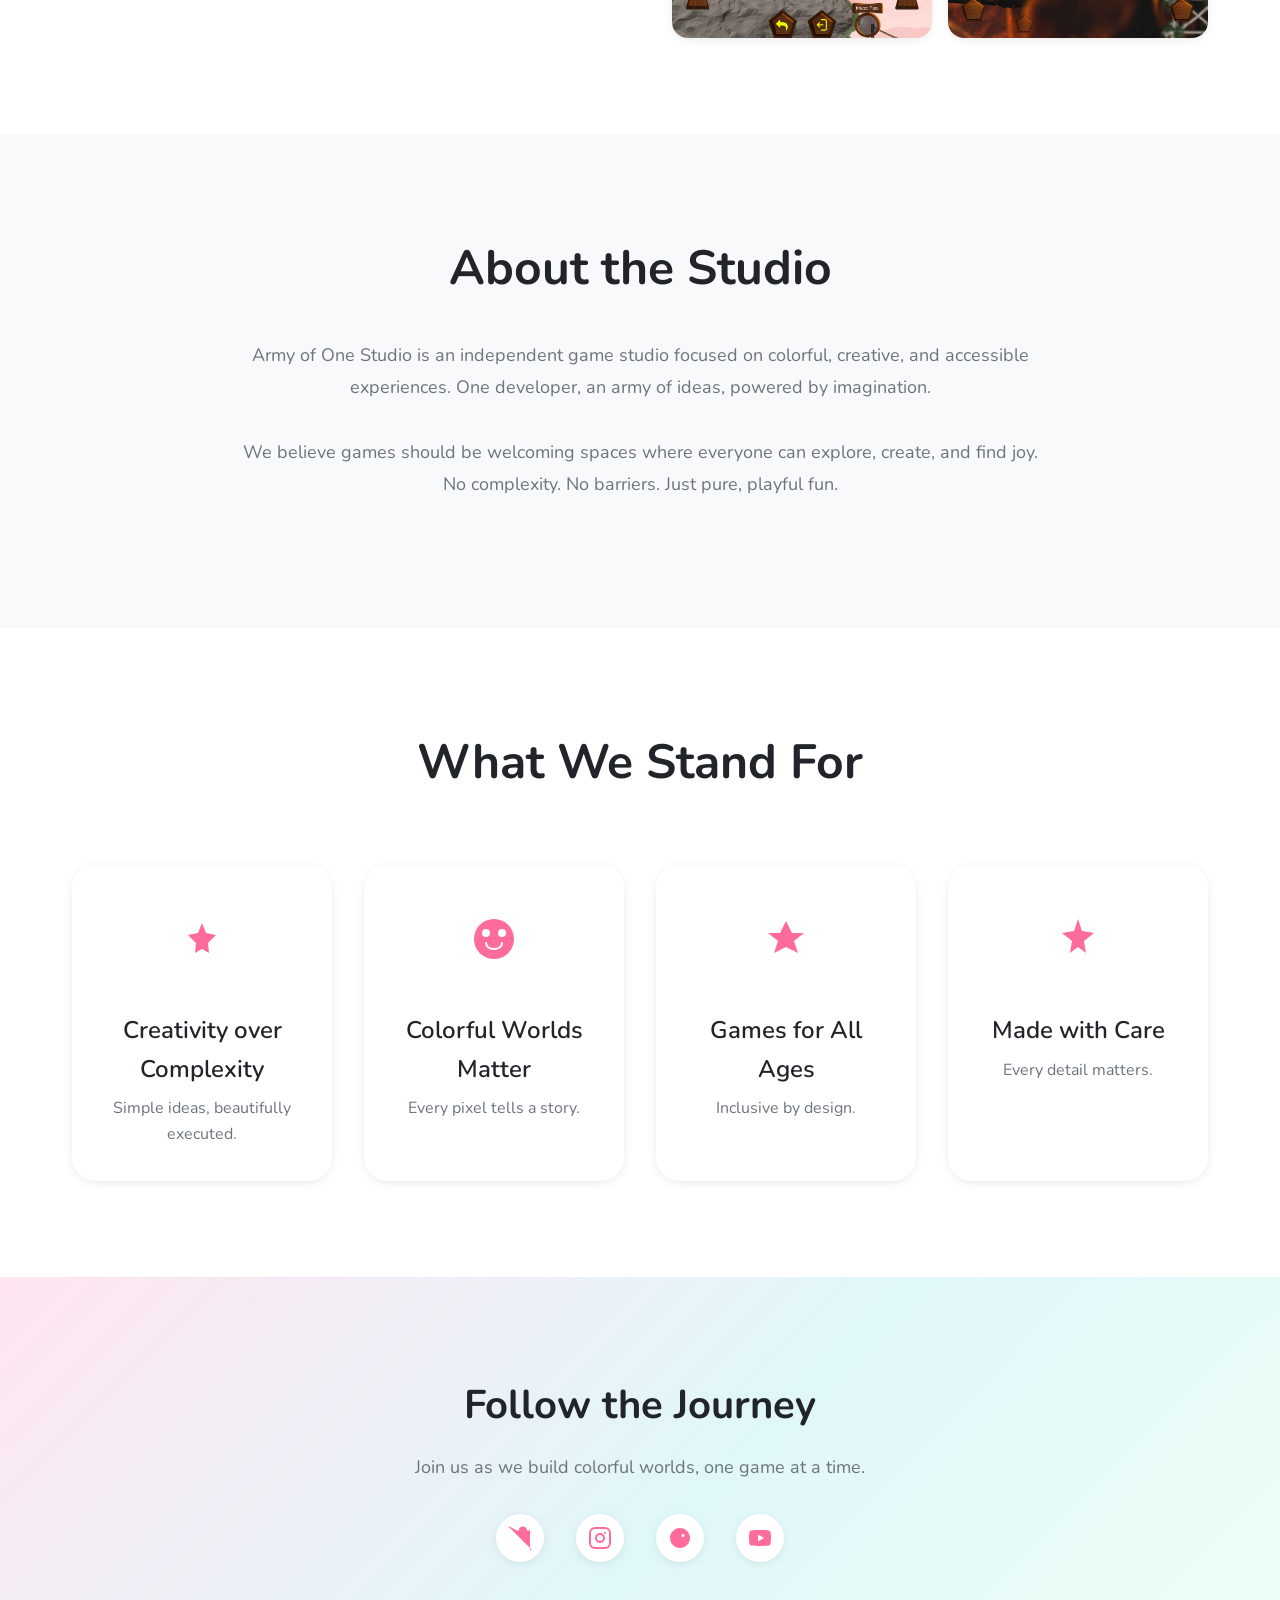
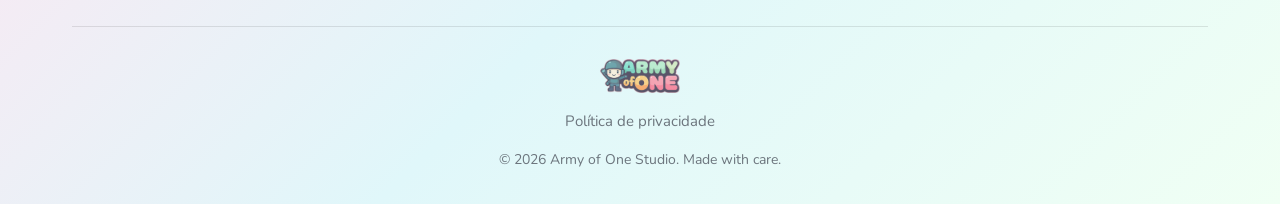
==== commit a772147d: "Update copyright year in index.html and politica-de-privacidade.html to 2026" ====
--- a/index.html
+++ b/index.html
@@ -189,7 +189,7 @@
                     <p class="footer-legal">
                         <a href="politica-de-privacidade.html">Política de privacidade</a>
                     </p>
-                    <p class="copyright">&copy; 2019 Army of One Studio. Made with care.</p>
+                    <p class="copyright">&copy; 2026 Army of One Studio. Made with care.</p>
                 </div>
             </div>
         </div>
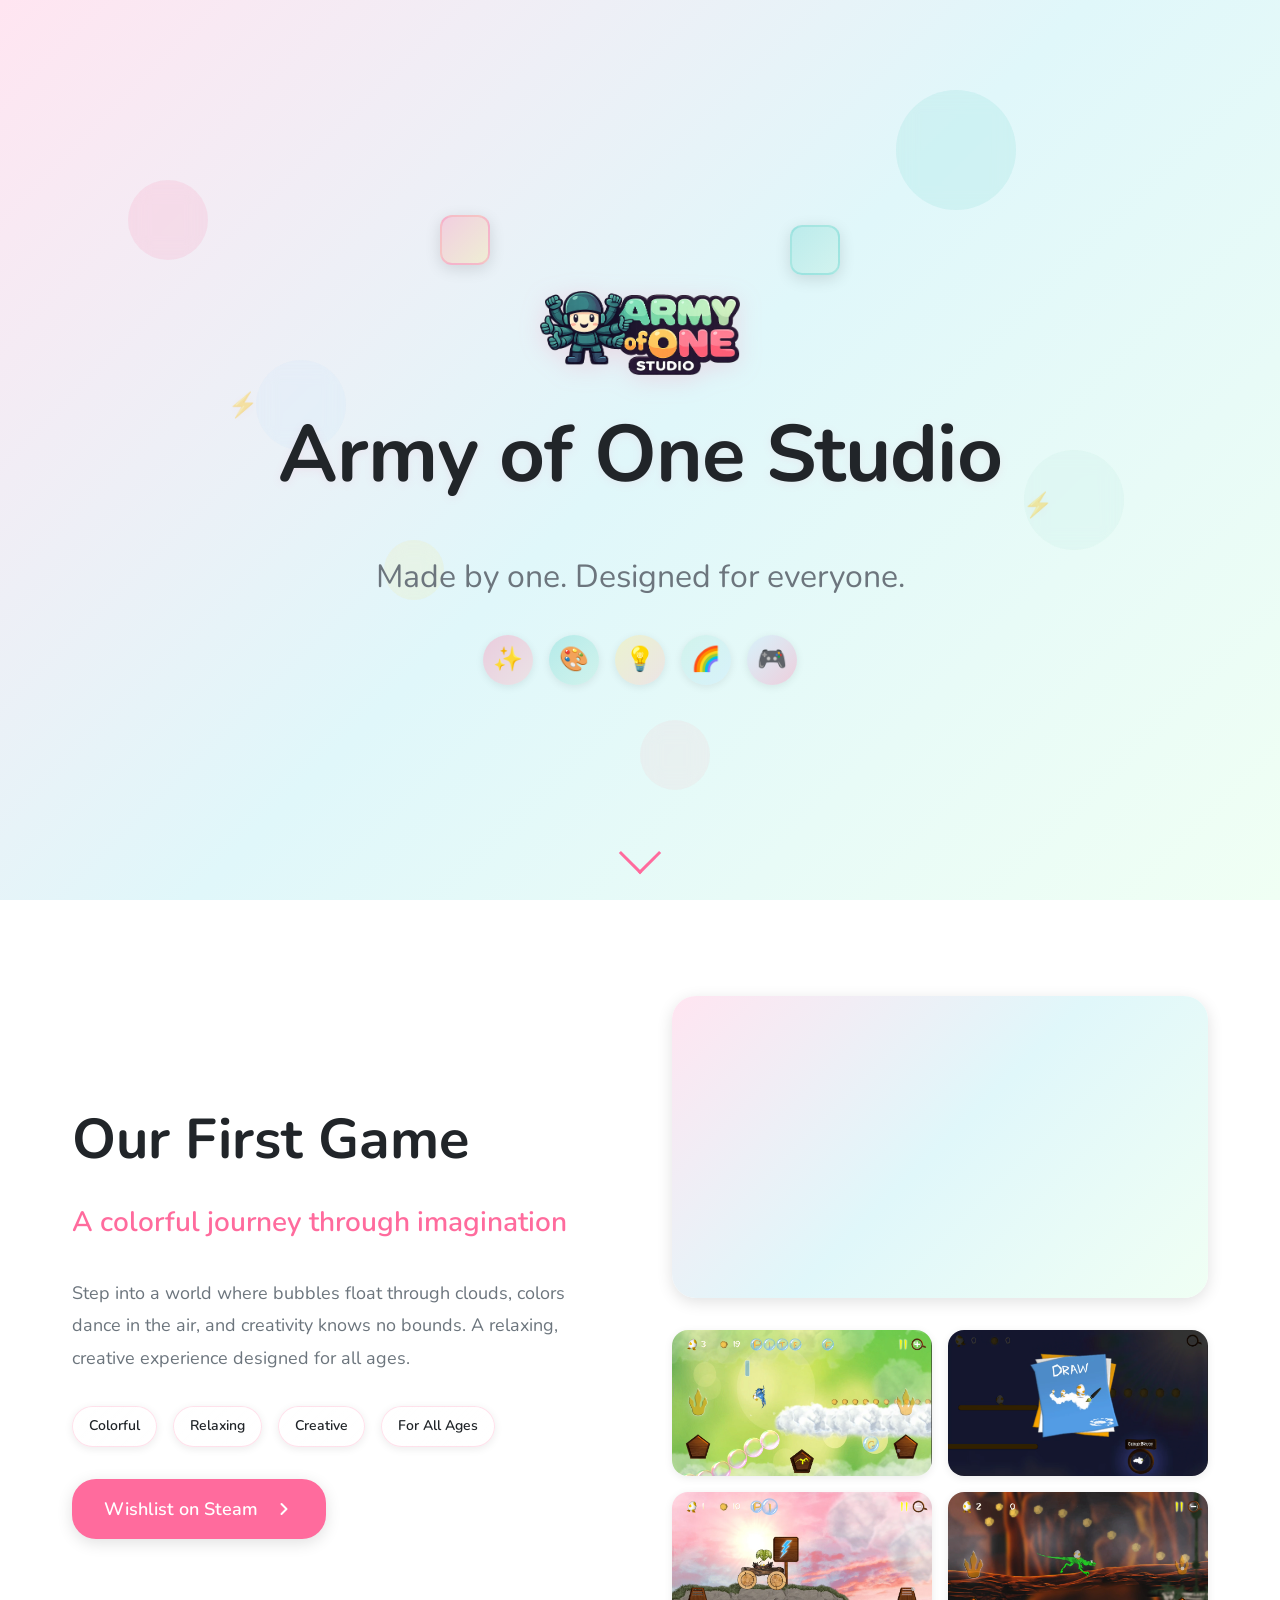
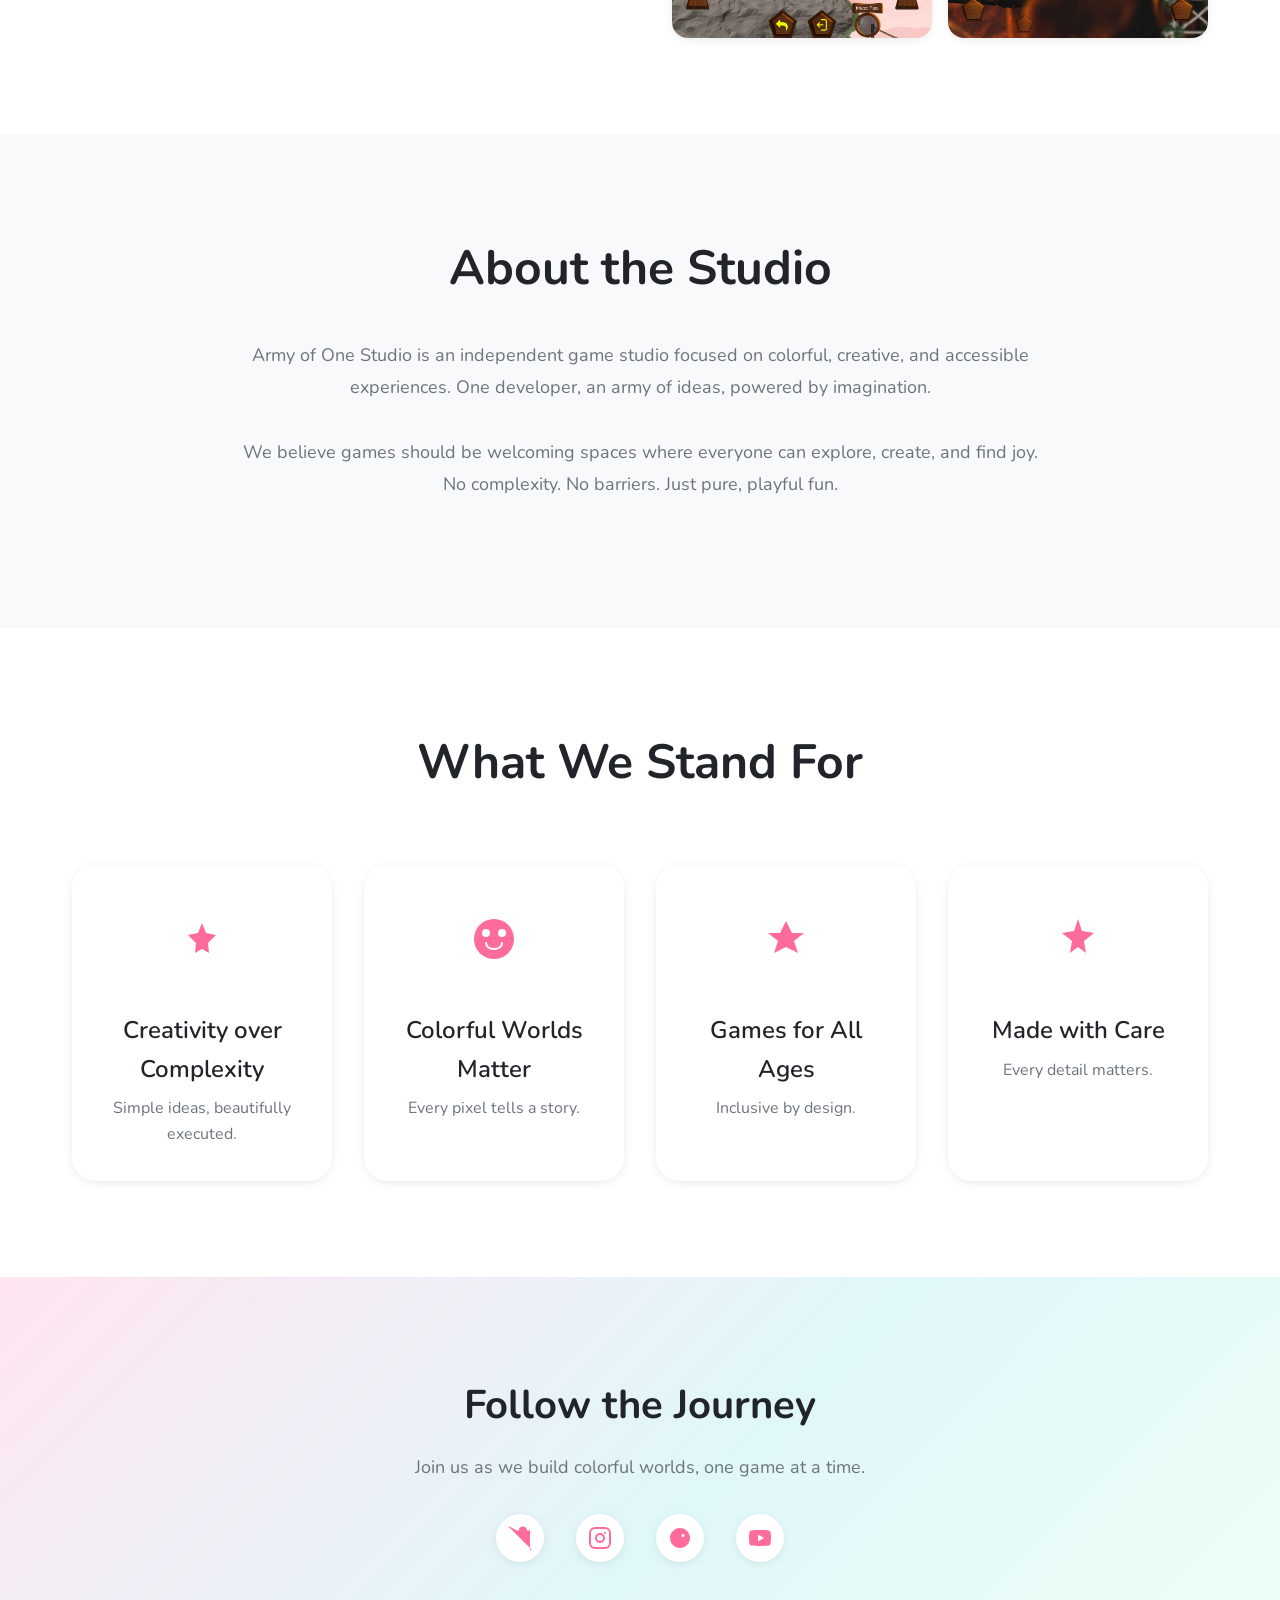
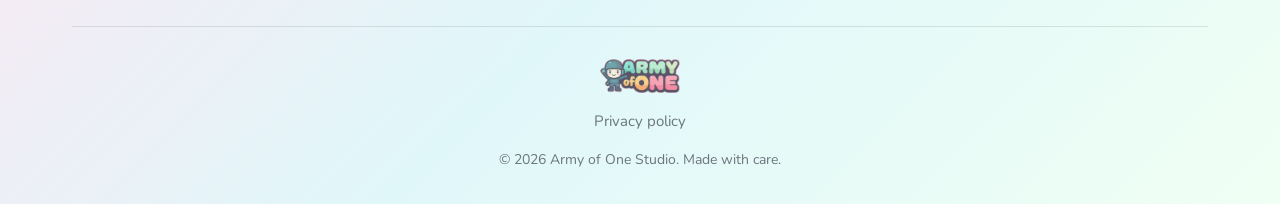
==== commit d4ce1174: "Replace Portuguese privacy policy with English version and update link in index.html" ====
--- a/index.html
+++ b/index.html
@@ -187,7 +187,7 @@
                 <div class="footer-bottom">
                     <img src="logo.png" alt="Army of One Studio Logo" class="footer-logo">
                     <p class="footer-legal">
-                        <a href="politica-de-privacidade.html">Política de privacidade</a>
+                        <a href="privacy-policy.html">Privacy policy</a>
                     </p>
                     <p class="copyright">&copy; 2026 Army of One Studio. Made with care.</p>
                 </div>
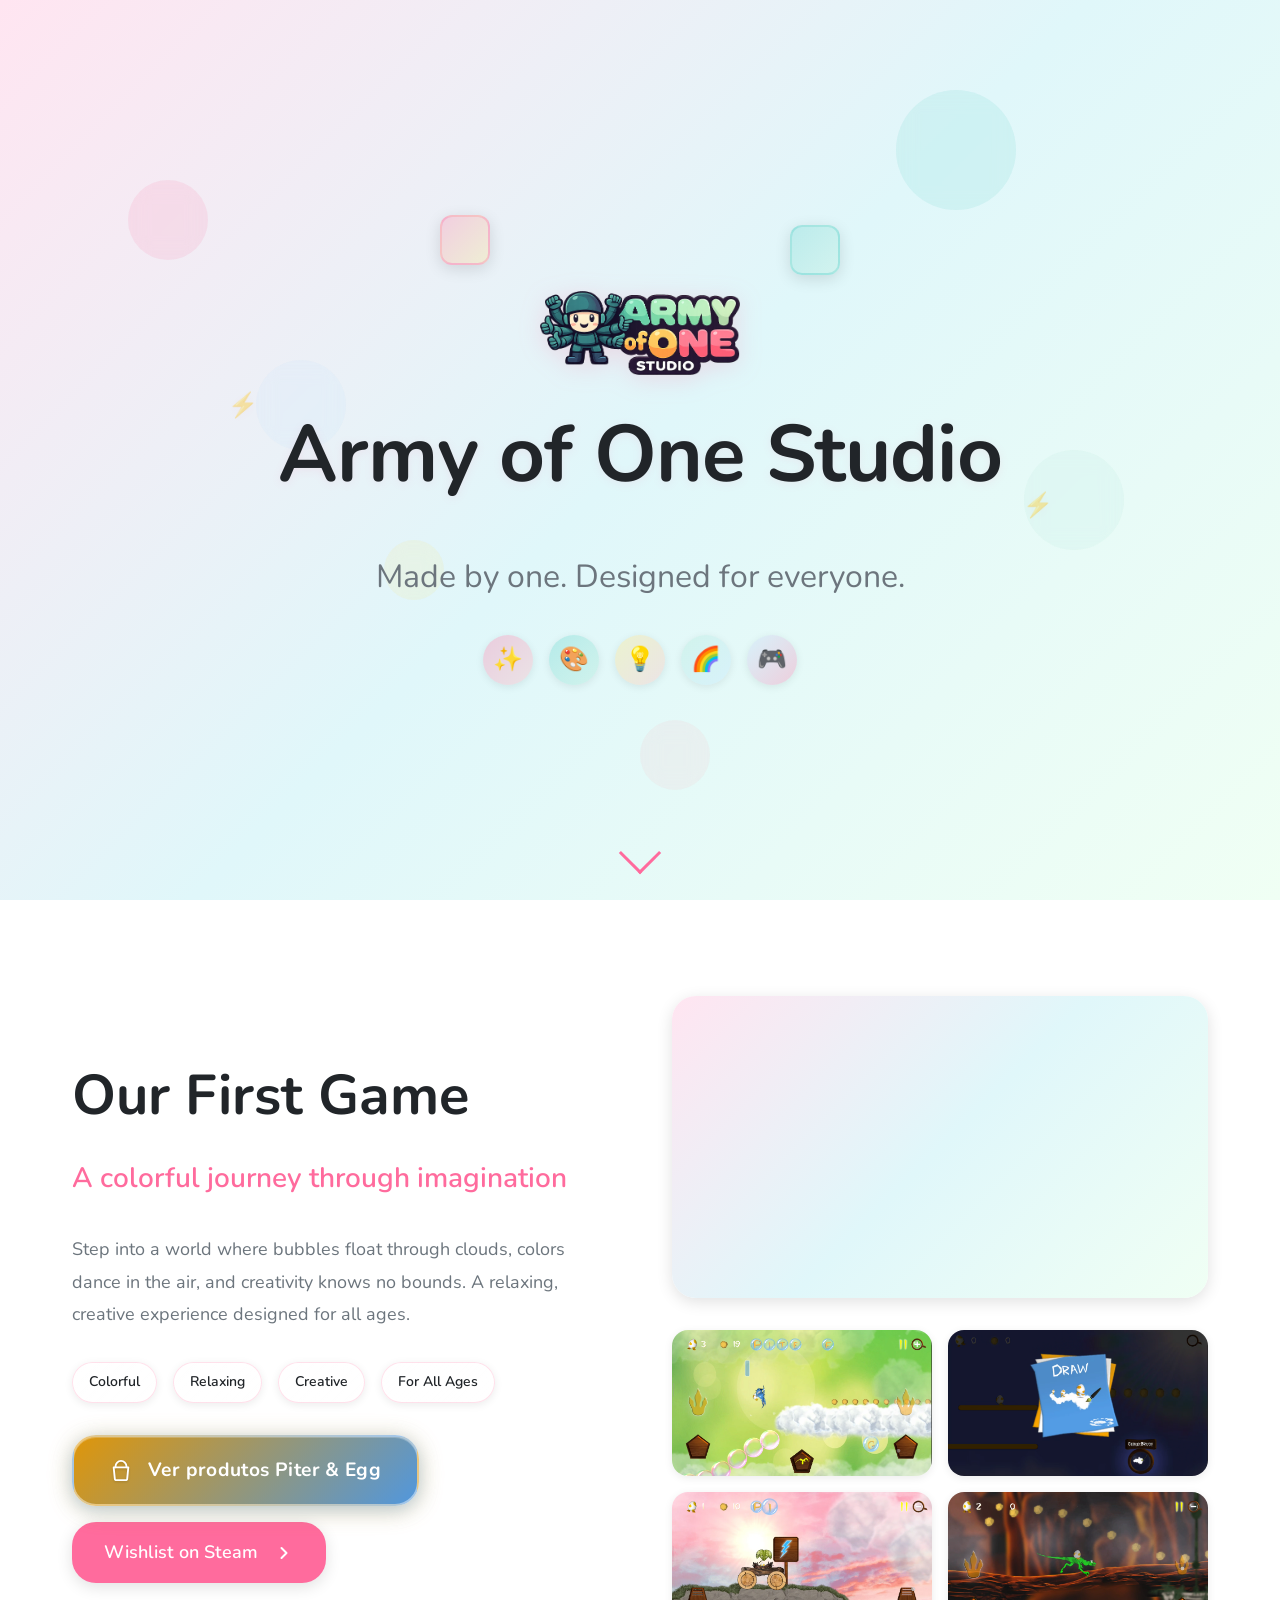
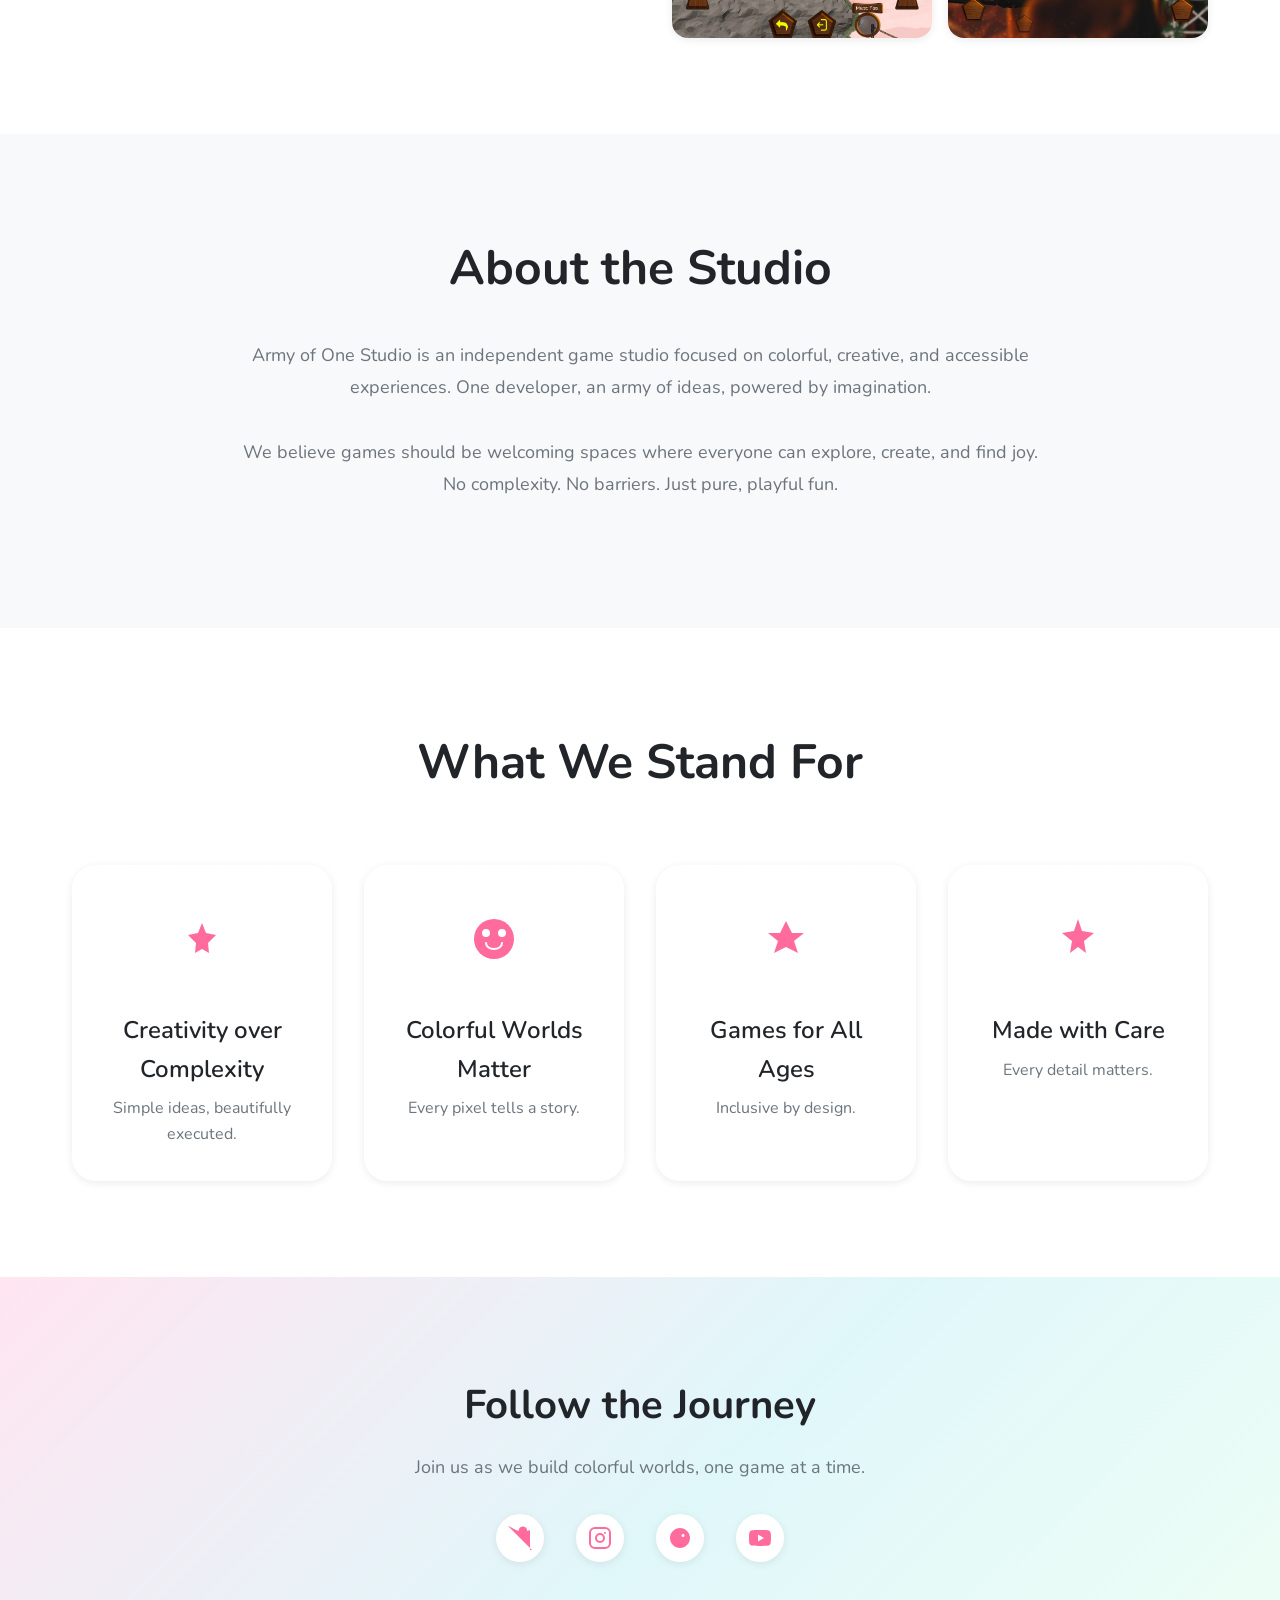
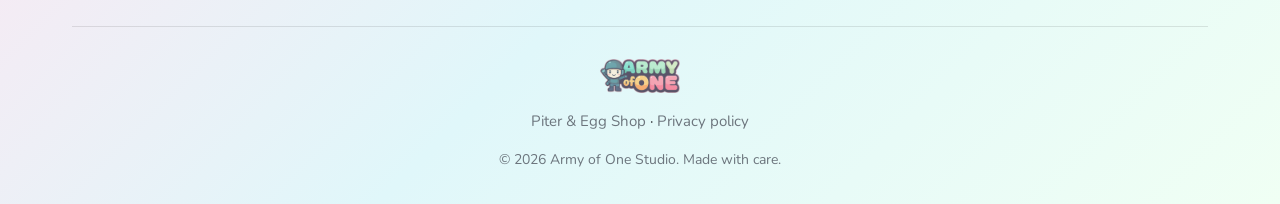
==== commit ccac3bdb: "Add Piter & Egg store page and update index.html - Introduced a new page (piter-egg-store.html) feat" ====
--- a/index.html
+++ b/index.html
@@ -60,6 +60,13 @@
                         <span class="keyword">Creative</span>
                         <span class="keyword">For All Ages</span>
                     </div>
+                    <a href="piter-egg-store.html" class="cta-button cta-store-link">
+                        <svg width="22" height="22" viewBox="0 0 24 24" fill="none" xmlns="http://www.w3.org/2000/svg" aria-hidden="true">
+                            <path d="M6 8V7a6 6 0 1 1 12 0v1" stroke="currentColor" stroke-width="2" stroke-linecap="round"/>
+                            <path d="M4 8h16l-1.2 12.1A2 2 0 0 1 16.8 22H7.2a2 2 0 0 1-1.99-1.9L4 8Z" stroke="currentColor" stroke-width="2" stroke-linejoin="round"/>
+                        </svg>
+                        <span>Ver produtos Piter &amp; Egg</span>
+                    </a>
                     <a href="#" class="cta-button primary" target="_blank" rel="noopener noreferrer">
                         <span>Wishlist on Steam</span>
                         <svg width="20" height="20" viewBox="0 0 20 20" fill="none" xmlns="http://www.w3.org/2000/svg">
@@ -79,10 +86,10 @@
                         </iframe>
                     </div>
                     <div class="screenshots">
-                        <img src="screenshot-01.png" alt="Game screenshot 1" class="screenshot screenshot-1">
-                        <img src="screenshot-02.png" alt="Game screenshot 2" class="screenshot screenshot-2">
-                        <img src="screenshot-03.png" alt="Game screenshot 3" class="screenshot screenshot-3">
-                        <img src="screenshot-04.png" alt="Game screenshot 4" class="screenshot screenshot-4">
+                        <img src="screenshot-01.png" alt="Game screenshot 1" class="screenshot screenshot-1" tabindex="0">
+                        <img src="screenshot-02.png" alt="Game screenshot 2" class="screenshot screenshot-2" tabindex="0">
+                        <img src="screenshot-03.png" alt="Game screenshot 3" class="screenshot screenshot-3" tabindex="0">
+                        <img src="screenshot-04.png" alt="Game screenshot 4" class="screenshot screenshot-4" tabindex="0">
                     </div>
                 </div>
             </div>
@@ -187,6 +194,7 @@
                 <div class="footer-bottom">
                     <img src="logo.png" alt="Army of One Studio Logo" class="footer-logo">
                     <p class="footer-legal">
+                        <a href="piter-egg-store.html">Piter &amp; Egg Shop</a> ·
                         <a href="privacy-policy.html">Privacy policy</a>
                     </p>
                     <p class="copyright">&copy; 2026 Army of One Studio. Made with care.</p>
@@ -196,10 +204,10 @@
     </footer>
 
     <!-- Lightbox para screenshots -->
-    <div class="lightbox" id="screenshot-lightbox" aria-hidden="true">
-        <div class="lightbox-backdrop" aria-label="Fechar"></div>
+    <div class="lightbox" id="screenshot-lightbox" aria-hidden="true" role="dialog" aria-modal="true" aria-label="Enlarged screenshot">
+        <div class="lightbox-backdrop" aria-label="Close"></div>
         <div class="lightbox-content">
-            <button type="button" class="lightbox-close" aria-label="Fechar imagem">&times;</button>
+            <button type="button" class="lightbox-close" aria-label="Close">&times;</button>
             <img src="" alt="" id="lightbox-img">
         </div>
     </div>
--- a/styles.css
+++ b/styles.css
@@ -11,6 +11,12 @@
     --color-pink: #FFB3BA;
     --color-blue: #BAE1FF;
     
+    /* Piter & Egg (game brand) */
+    --piter-egg-orange: #df9609;
+    --piter-egg-blue: #5197dd;
+    --piter-egg-gradient: linear-gradient(135deg, var(--piter-egg-orange) 0%, var(--piter-egg-blue) 100%);
+    --piter-egg-gradient-hover: linear-gradient(135deg, #ecb339 0%, #6aa8eb 100%);
+    
     /* Neutral Colors */
     --color-white: #FFFFFF;
     --color-light: #F8F9FA;
@@ -107,6 +113,7 @@
     position: absolute;
     border-radius: 50%;
     background: rgba(255, 255, 255, 0.3);
+    -webkit-backdrop-filter: blur(10px);
     backdrop-filter: blur(10px);
     animation: float 20s infinite ease-in-out;
     opacity: 0.6;
@@ -518,6 +525,41 @@
     transform: translateX(4px);
 }
 
+.cta-button.cta-store-link {
+    margin-bottom: var(--spacing-sm);
+    position: relative;
+    padding: calc(var(--spacing-sm) + 0.15rem) calc(var(--spacing-md) + 0.25rem);
+    font-size: 1.2rem;
+    font-weight: var(--font-weight-bold);
+    letter-spacing: 0.02em;
+    background: var(--piter-egg-gradient);
+    color: var(--color-white);
+    border: 2px solid rgba(255, 255, 255, 0.45);
+    box-shadow:
+        0 4px 18px rgba(81, 151, 221, 0.38),
+        0 4px 24px rgba(223, 150, 9, 0.3),
+        inset 0 1px 0 rgba(255, 255, 255, 0.22);
+}
+
+.cta-button.cta-store-link:hover {
+    background: var(--piter-egg-gradient-hover);
+    transform: translateY(-3px) scale(1.02);
+    box-shadow:
+        0 10px 32px rgba(81, 151, 221, 0.48),
+        0 8px 28px rgba(223, 150, 9, 0.38),
+        inset 0 1px 0 rgba(255, 255, 255, 0.28);
+}
+
+.cta-button.cta-store-link:focus-visible {
+    outline: 3px solid var(--piter-egg-blue);
+    outline-offset: 3px;
+}
+
+.cta-button.cta-store-link svg {
+    flex-shrink: 0;
+    filter: drop-shadow(0 1px 1px rgba(0, 0, 0, 0.15));
+}
+
 .game-media {
     display: flex;
     flex-direction: column;
@@ -595,14 +637,23 @@
     transition: transform var(--transition-normal), box-shadow var(--transition-normal);
     background: var(--gradient-hero);
     cursor: pointer;
+    position: relative;
+    z-index: 1;
 }
 
 .screenshot:hover {
     transform: translateY(-4px) scale(1.02);
-    box-shadow: 
+    box-shadow:
         0 0 20px rgba(255, 107, 157, 0.5),
         0 0 40px rgba(255, 107, 157, 0.3),
         0 8px 32px rgba(0, 0, 0, 0.2);
+    z-index: 2;
+}
+
+.screenshot:focus-visible {
+    outline: 3px solid var(--color-primary);
+    outline-offset: 3px;
+    z-index: 2;
 }
 
 /* Lightbox - expandir screenshot */
@@ -617,12 +668,14 @@
     padding: var(--spacing-md);
     opacity: 0;
     visibility: hidden;
+    pointer-events: none;
     transition: opacity var(--transition-normal), visibility var(--transition-normal);
 }
 
 .lightbox.is-open {
     opacity: 1;
     visibility: visible;
+    pointer-events: auto;
 }
 
 .lightbox-backdrop {
@@ -905,6 +958,7 @@
     padding: var(--spacing-md) 0;
     border-bottom: 1px solid rgba(0, 0, 0, 0.08);
     background: rgba(255, 255, 255, 0.6);
+    -webkit-backdrop-filter: blur(8px);
     backdrop-filter: blur(8px);
 }
 
@@ -1025,6 +1079,133 @@
 }
 
 /* ============================================
+   Piter & Egg Store page
+   ============================================ */
+
+.store-page-body {
+    min-height: 100vh;
+    display: flex;
+    flex-direction: column;
+    background: var(--gradient-hero);
+}
+
+.store-main {
+    flex: 1;
+}
+
+.store-hero {
+    padding: var(--spacing-xl) 0 var(--spacing-lg);
+    text-align: center;
+}
+
+.store-kicker {
+    font-size: 0.95rem;
+    font-weight: var(--font-weight-bold);
+    text-transform: uppercase;
+    letter-spacing: 0.08em;
+    color: var(--color-primary);
+    margin-bottom: var(--spacing-xs);
+}
+
+.store-title {
+    font-size: clamp(2.25rem, 6vw, 4rem);
+    font-weight: var(--font-weight-bold);
+    margin-bottom: var(--spacing-sm);
+    color: var(--color-dark);
+}
+
+.store-subtitle {
+    max-width: 700px;
+    margin: 0 auto var(--spacing-sm);
+    font-size: 1.1rem;
+    color: var(--color-gray);
+}
+
+.store-note {
+    display: inline-block;
+    padding: var(--spacing-xs) var(--spacing-sm);
+    border-radius: var(--radius-lg);
+    background: rgba(255, 255, 255, 0.7);
+    border: 1px solid rgba(0, 0, 0, 0.08);
+    font-size: 0.95rem;
+    color: var(--color-dark);
+}
+
+.store-gallery-section {
+    padding: 0 0 var(--spacing-xl);
+}
+
+.store-gallery {
+    display: grid;
+    grid-template-columns: repeat(auto-fit, minmax(240px, 1fr));
+    gap: var(--spacing-md);
+}
+
+.product-card {
+    background: var(--gradient-card);
+    border-radius: var(--radius-lg);
+    box-shadow: var(--shadow-md);
+    overflow: hidden;
+    border: 1px solid rgba(255, 255, 255, 0.6);
+    display: flex;
+    flex-direction: column;
+    transition: transform var(--transition-fast), box-shadow var(--transition-fast);
+}
+
+.product-card:hover {
+    transform: translateY(-6px);
+    box-shadow: var(--shadow-lg);
+}
+
+.product-image-placeholder {
+    min-height: 150px;
+    display: flex;
+    align-items: center;
+    justify-content: center;
+    font-size: 3rem;
+    background: linear-gradient(135deg, rgba(255, 107, 157, 0.2), rgba(78, 205, 196, 0.2));
+}
+
+.product-image {
+    width: 100%;
+    height: 220px;
+    object-fit: cover;
+    display: block;
+    background: linear-gradient(135deg, rgba(255, 107, 157, 0.1), rgba(78, 205, 196, 0.1));
+}
+
+.product-content {
+    padding: var(--spacing-md);
+    display: flex;
+    flex-direction: column;
+    gap: var(--spacing-sm);
+    height: 100%;
+}
+
+.product-title {
+    font-size: 1.2rem;
+    font-weight: var(--font-weight-bold);
+    color: var(--color-dark);
+}
+
+.product-description {
+    color: var(--color-gray);
+    font-size: 0.98rem;
+    line-height: 1.6;
+}
+
+.product-price {
+    font-size: 1.05rem;
+    color: var(--color-primary);
+    font-weight: var(--font-weight-bold);
+}
+
+.product-card .cta-button {
+    margin-top: auto;
+    justify-content: center;
+}
+
+/* ============================================
    Responsive Design
    ============================================ */
 
@@ -1088,6 +1269,14 @@
     
     .footer-logo {
         max-width: 60px;
+    }
+
+    .store-hero {
+        padding: var(--spacing-lg) 0;
+    }
+
+    .store-gallery-section {
+        padding-bottom: var(--spacing-lg);
     }
 }
 
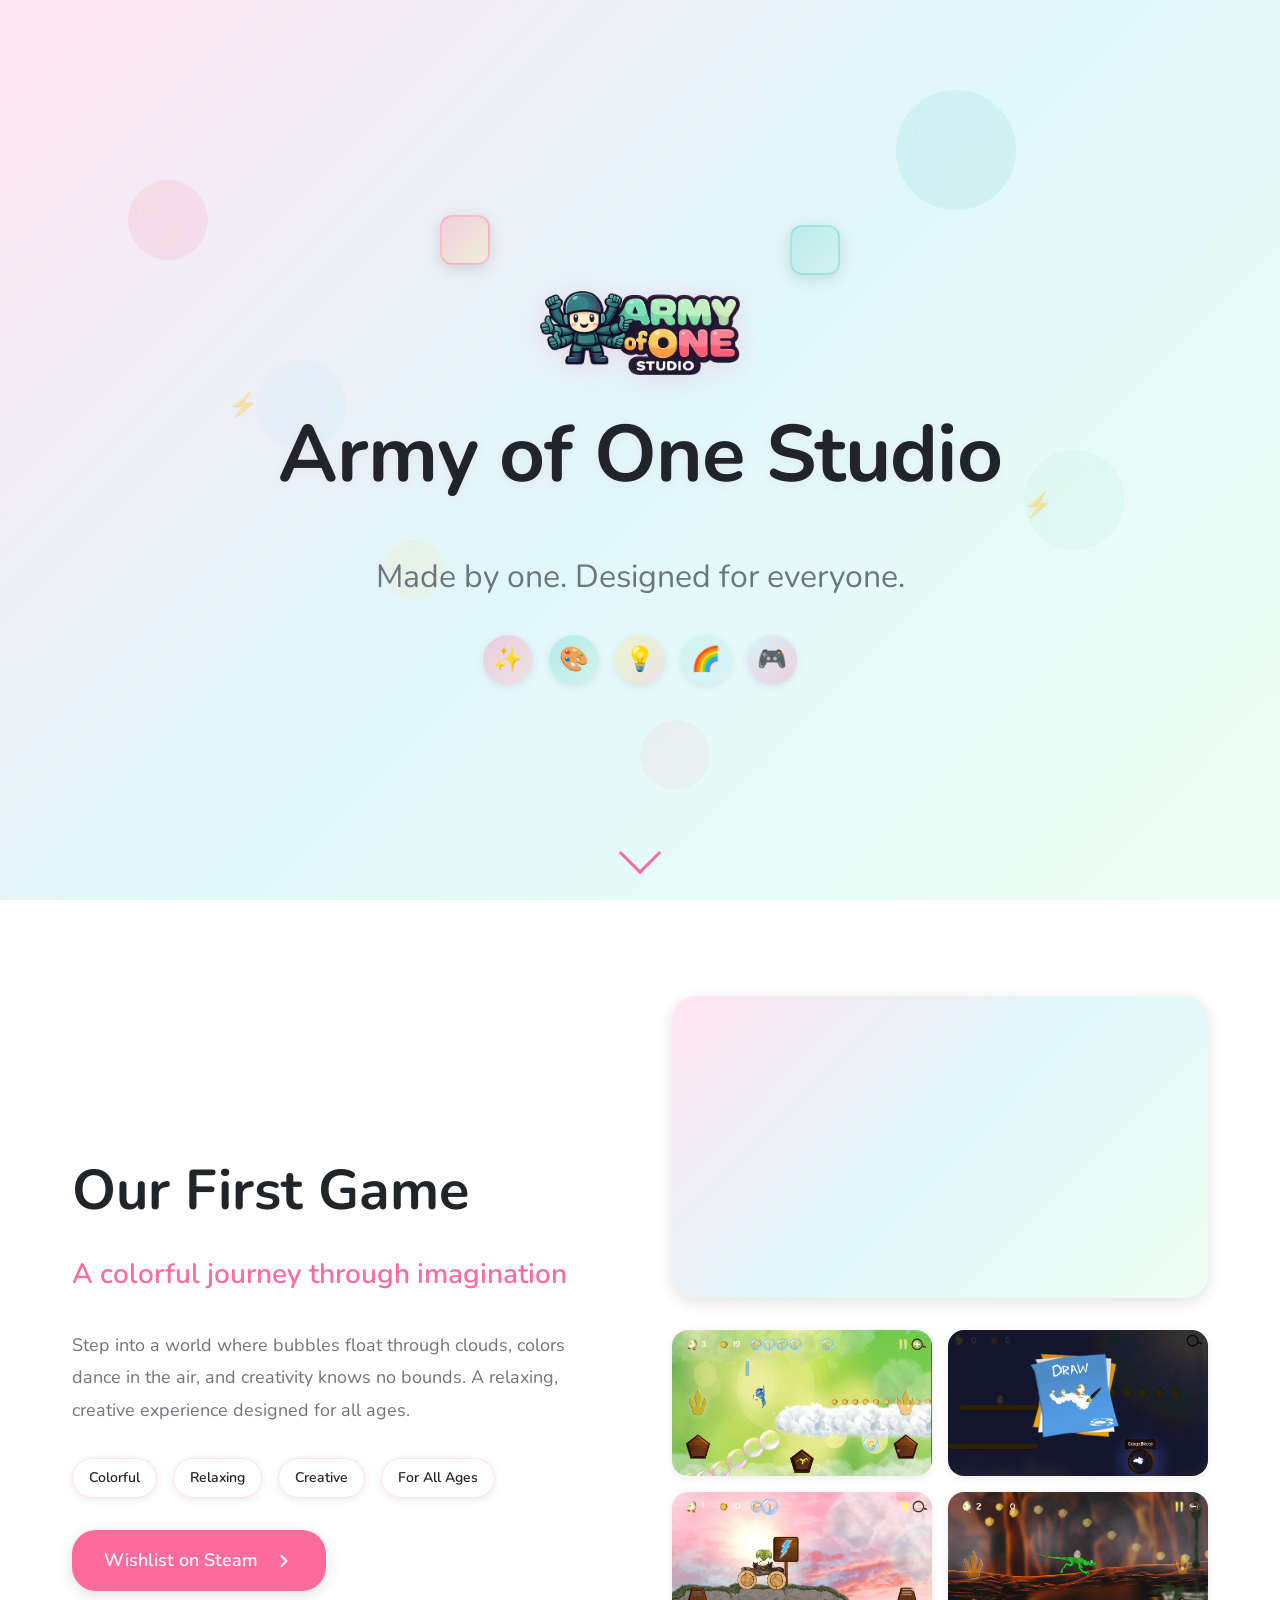
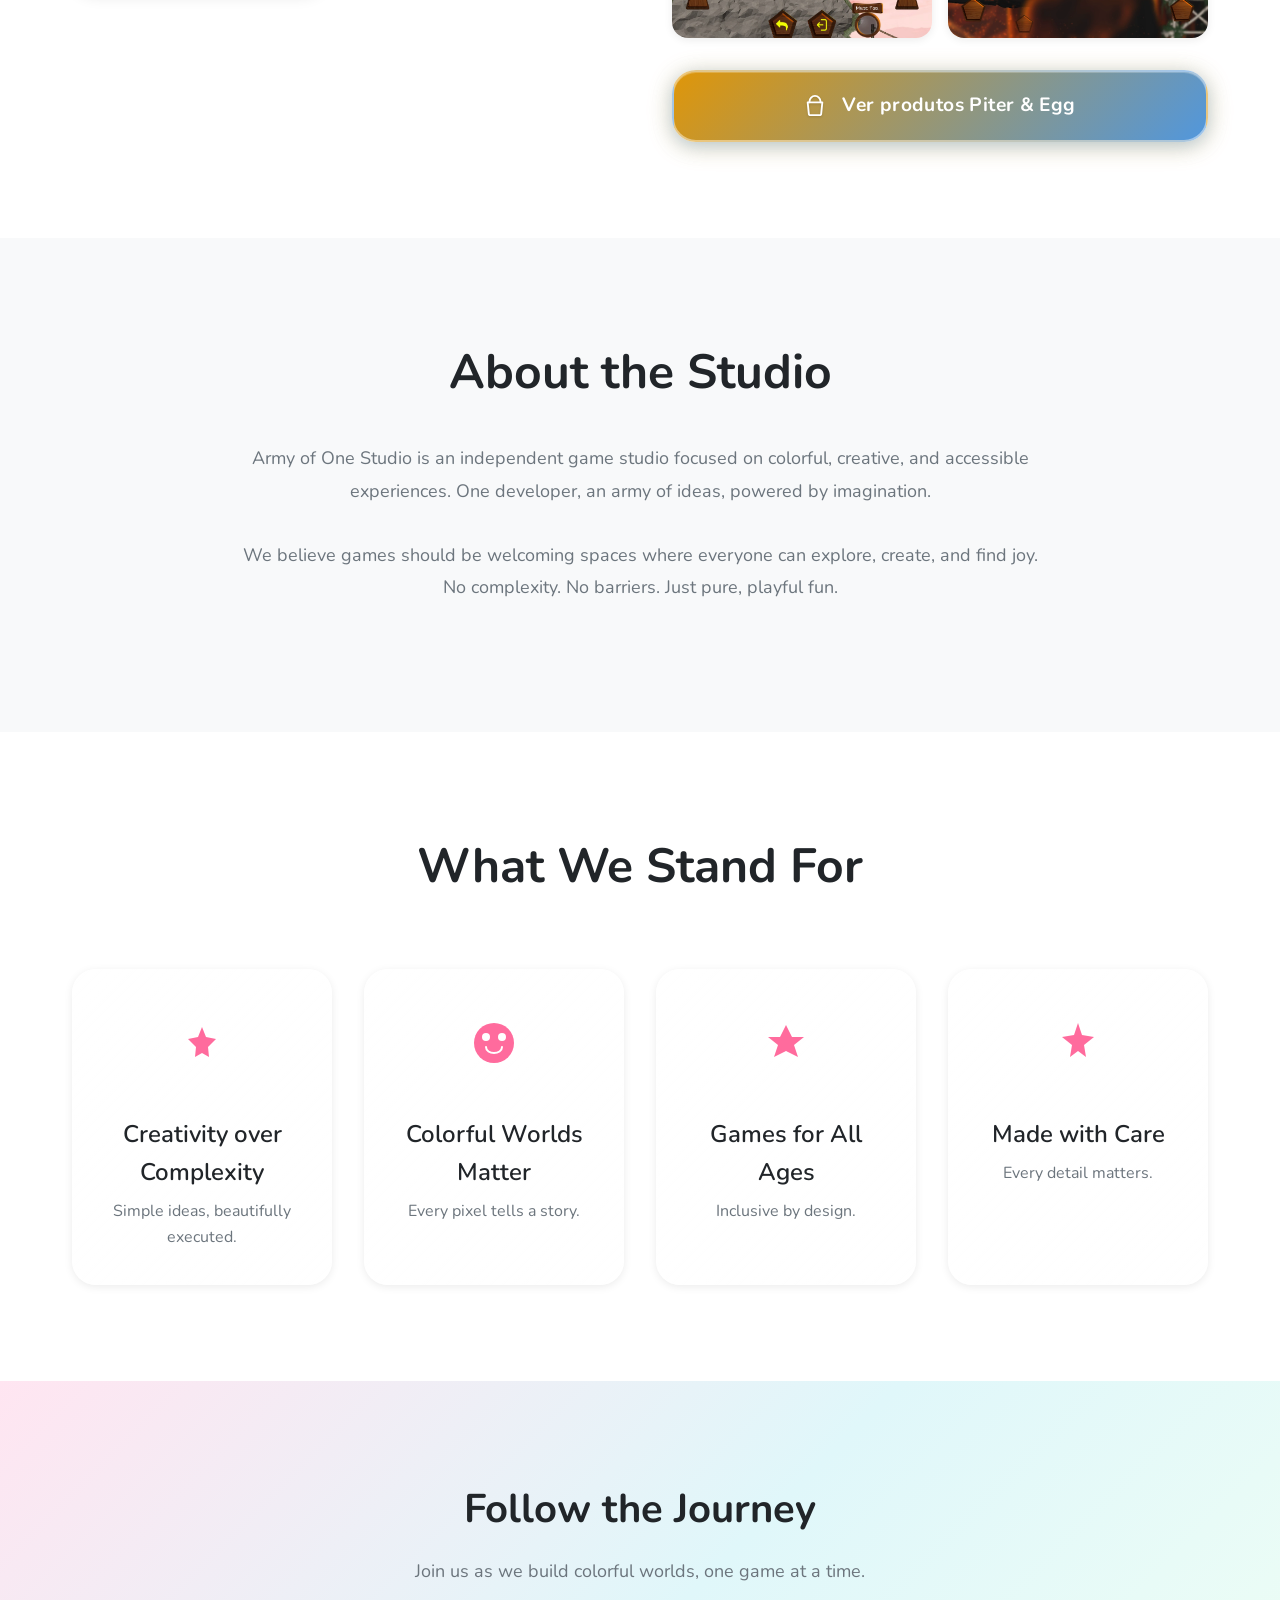
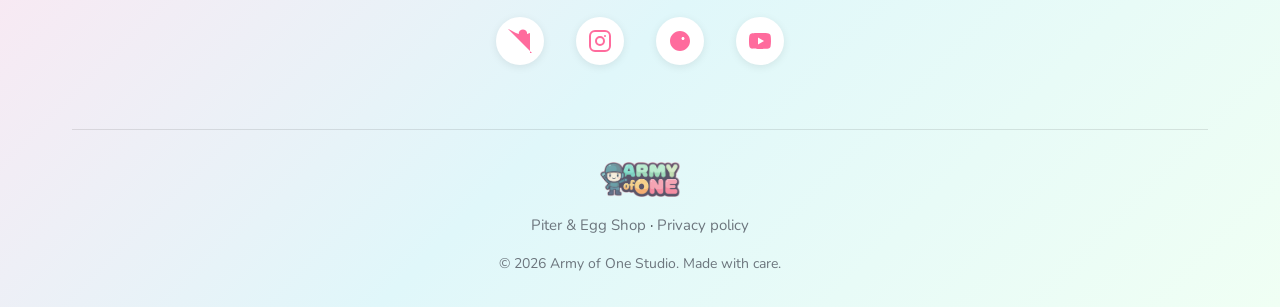
==== commit cd671b04: "Refactor game store call-to-action in index.html and update styles - Moved the Piter & Egg store lin" ====
--- a/index.html
+++ b/index.html
@@ -60,13 +60,6 @@
                         <span class="keyword">Creative</span>
                         <span class="keyword">For All Ages</span>
                     </div>
-                    <a href="piter-egg-store.html" class="cta-button cta-store-link">
-                        <svg width="22" height="22" viewBox="0 0 24 24" fill="none" xmlns="http://www.w3.org/2000/svg" aria-hidden="true">
-                            <path d="M6 8V7a6 6 0 1 1 12 0v1" stroke="currentColor" stroke-width="2" stroke-linecap="round"/>
-                            <path d="M4 8h16l-1.2 12.1A2 2 0 0 1 16.8 22H7.2a2 2 0 0 1-1.99-1.9L4 8Z" stroke="currentColor" stroke-width="2" stroke-linejoin="round"/>
-                        </svg>
-                        <span>Ver produtos Piter &amp; Egg</span>
-                    </a>
                     <a href="#" class="cta-button primary" target="_blank" rel="noopener noreferrer">
                         <span>Wishlist on Steam</span>
                         <svg width="20" height="20" viewBox="0 0 20 20" fill="none" xmlns="http://www.w3.org/2000/svg">
@@ -91,6 +84,15 @@
                         <img src="screenshot-03.png" alt="Game screenshot 3" class="screenshot screenshot-3" tabindex="0">
                         <img src="screenshot-04.png" alt="Game screenshot 4" class="screenshot screenshot-4" tabindex="0">
                     </div>
+                    <div class="game-store-cta">
+                        <a href="piter-egg-store.html" class="cta-button cta-store-link">
+                            <svg width="22" height="22" viewBox="0 0 24 24" fill="none" xmlns="http://www.w3.org/2000/svg" aria-hidden="true">
+                                <path d="M6 8V7a6 6 0 1 1 12 0v1" stroke="currentColor" stroke-width="2" stroke-linecap="round"/>
+                                <path d="M4 8h16l-1.2 12.1A2 2 0 0 1 16.8 22H7.2a2 2 0 0 1-1.99-1.9L4 8Z" stroke="currentColor" stroke-width="2" stroke-linejoin="round"/>
+                            </svg>
+                            <span>Ver produtos Piter &amp; Egg</span>
+                        </a>
+                    </div>
                 </div>
             </div>
         </div>
--- a/styles.css
+++ b/styles.css
@@ -627,6 +627,17 @@
     gap: var(--spacing-sm);
 }
 
+.game-store-cta {
+    width: 100%;
+}
+
+.game-store-cta .cta-button.cta-store-link {
+    width: 100%;
+    margin-bottom: 0;
+    justify-content: center;
+    box-sizing: border-box;
+}
+
 .screenshot {
     width: 100%;
     aspect-ratio: 16 / 9;
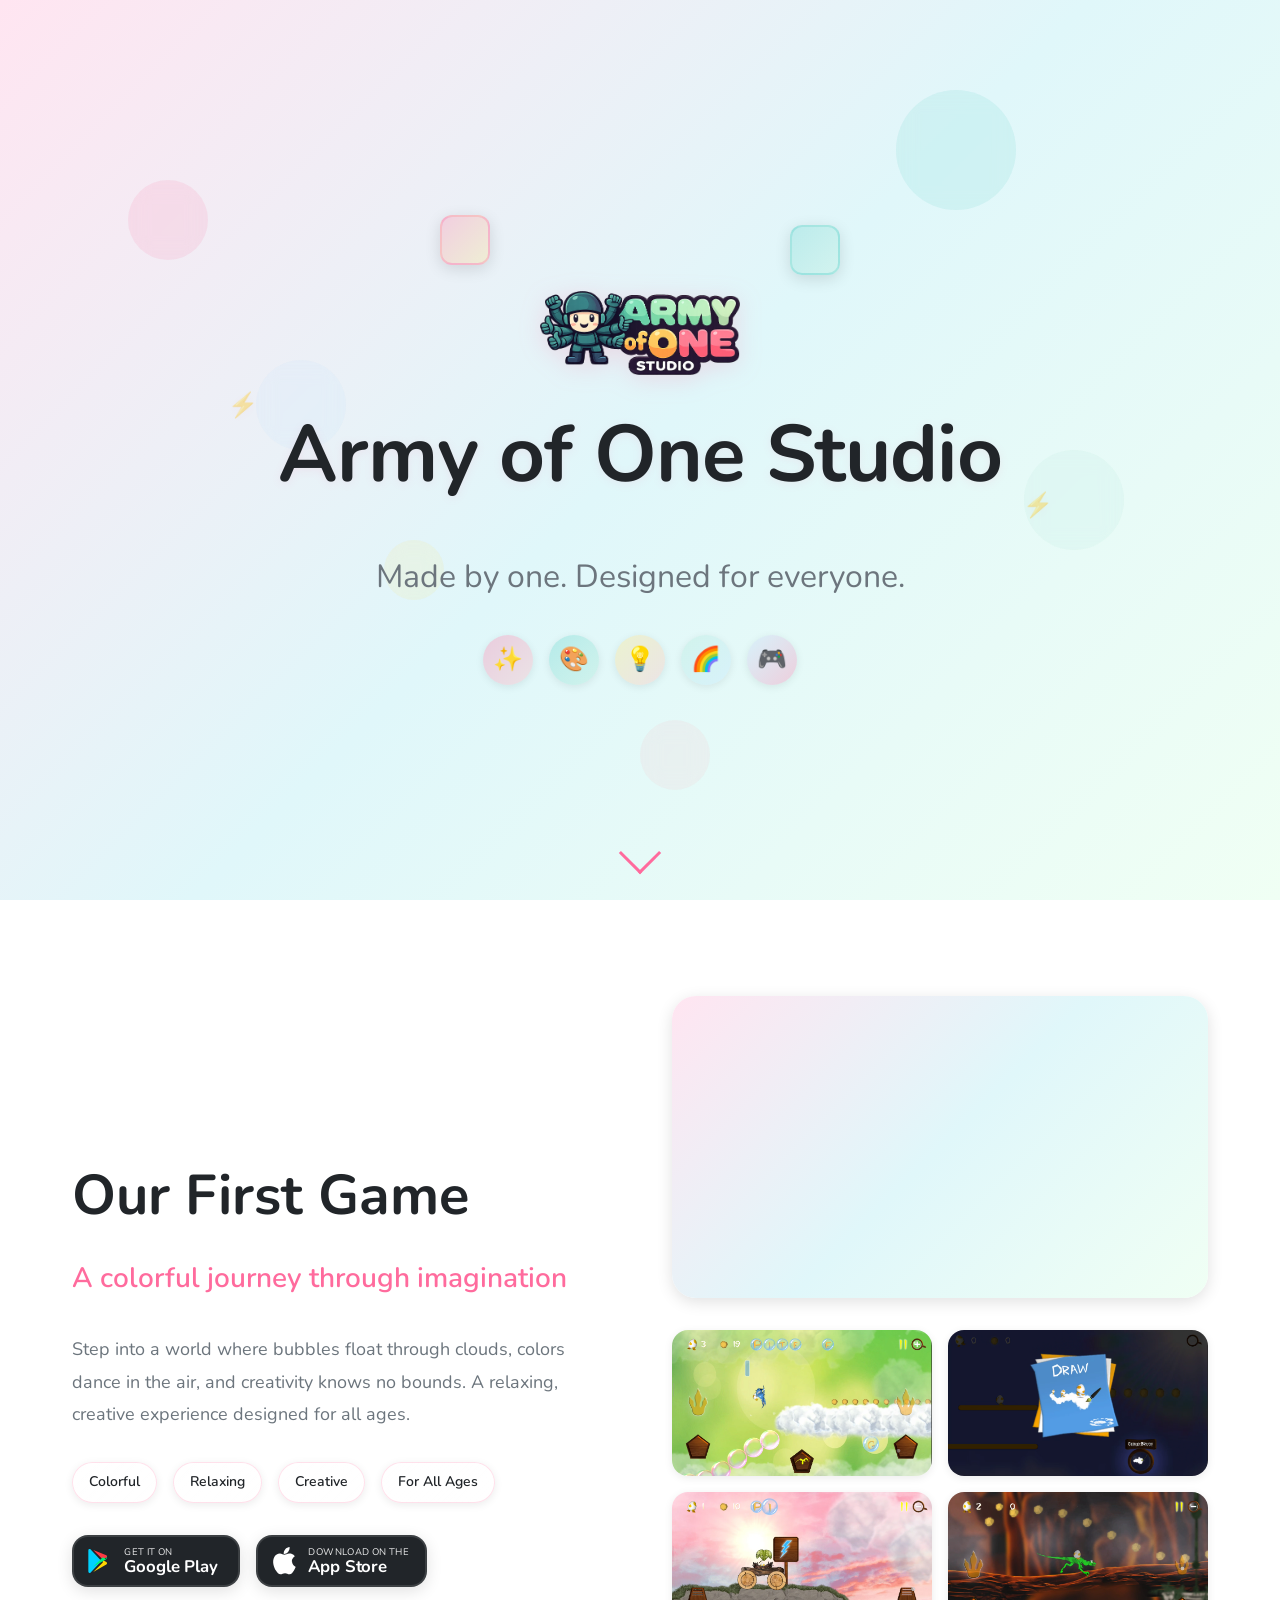
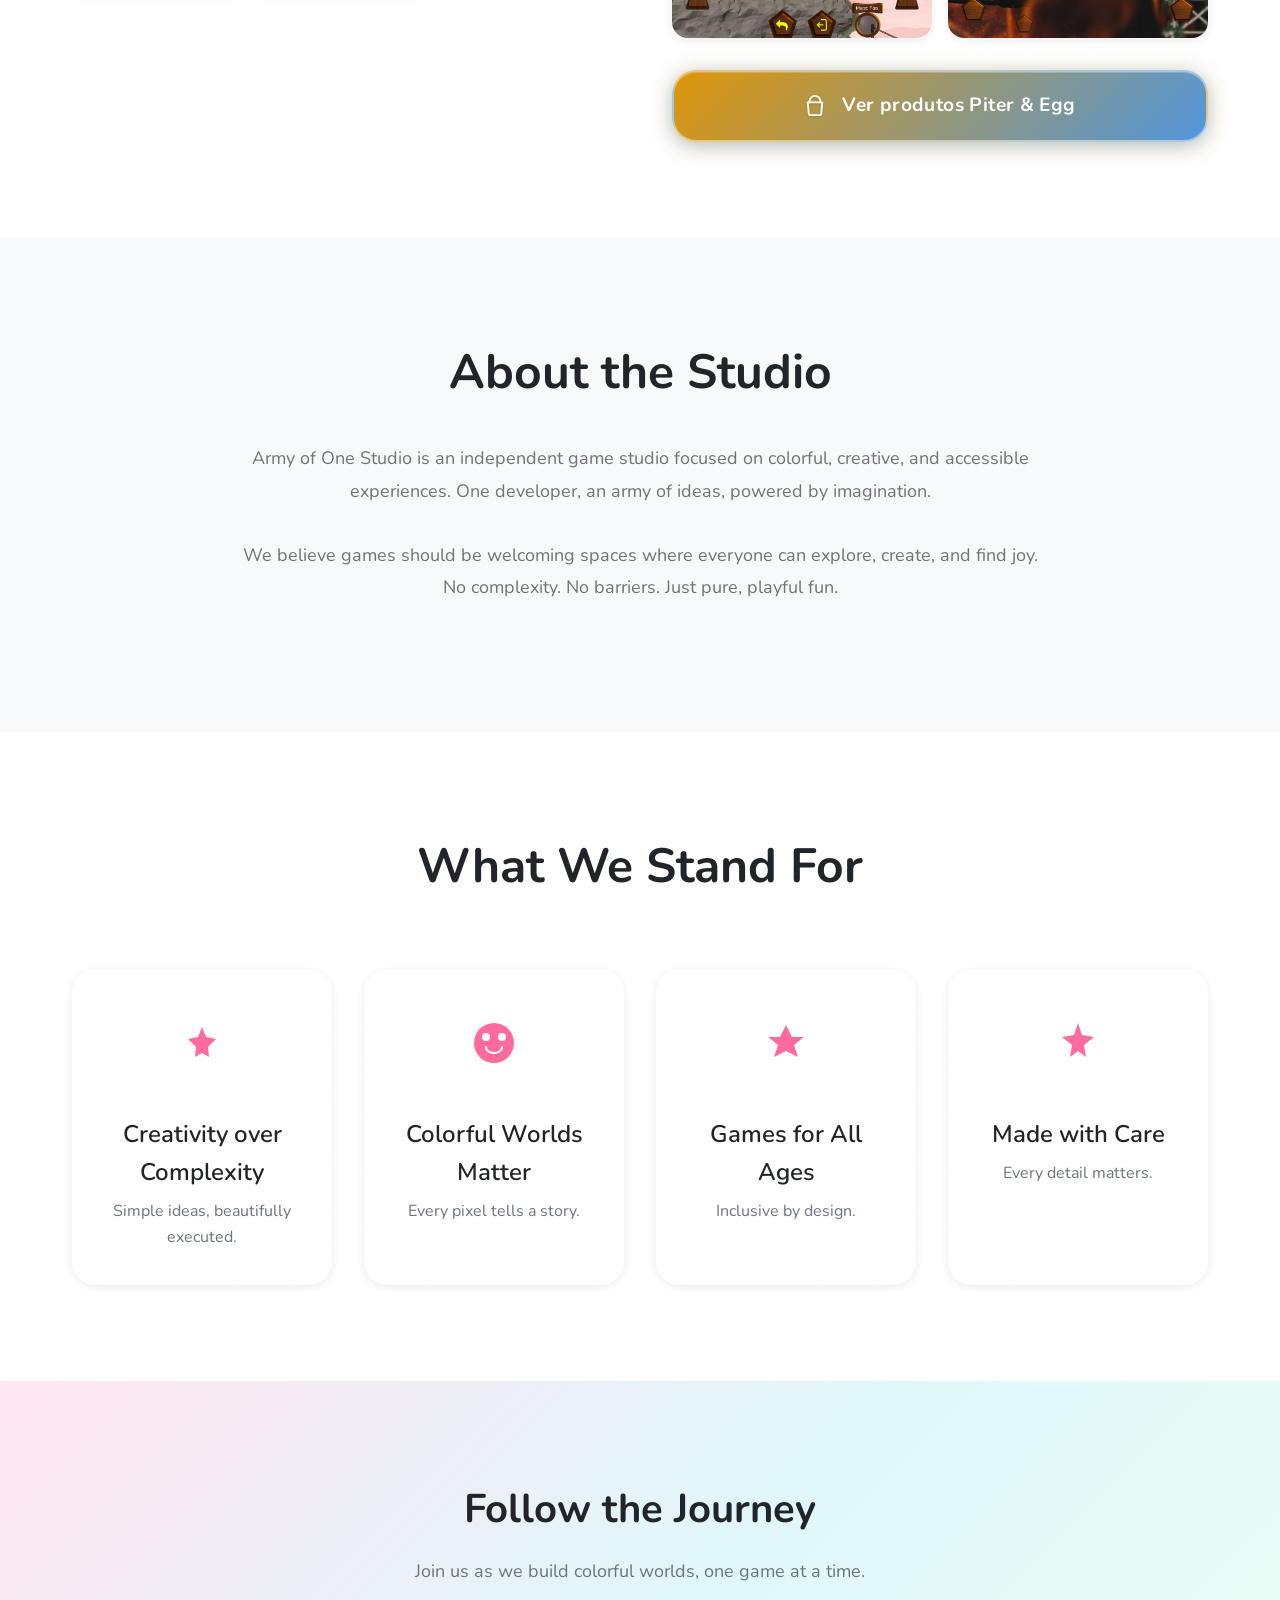
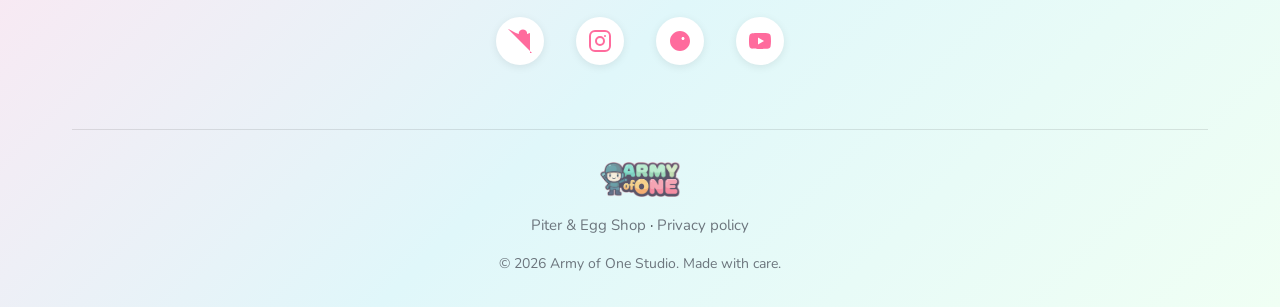
==== commit 076cb87f: "Update index.html to replace Steam link with Google Play and App Store download buttons; enhance sty" ====
--- a/index.html
+++ b/index.html
@@ -60,19 +60,36 @@
                         <span class="keyword">Creative</span>
                         <span class="keyword">For All Ages</span>
                     </div>
-                    <a href="#" class="cta-button primary" target="_blank" rel="noopener noreferrer">
-                        <span>Wishlist on Steam</span>
-                        <svg width="20" height="20" viewBox="0 0 20 20" fill="none" xmlns="http://www.w3.org/2000/svg">
-                            <path d="M7.5 5L12.5 10L7.5 15" stroke="currentColor" stroke-width="2" stroke-linecap="round" stroke-linejoin="round"/>
-                        </svg>
-                    </a>
+                    <div class="store-downloads">
+                        <a href="https://play.google.com/store/apps/details?id=SEU_APP_ID" class="store-badge store-badge--google" target="_blank" rel="noopener noreferrer" aria-label="Download on Google Play">
+                            <svg class="store-badge-icon" width="28" height="28" viewBox="0 0 24 24" aria-hidden="true" xmlns="http://www.w3.org/2000/svg">
+                                <path d="M3.6 1.8L13.2 12 3.6 22.2A1.2 1.2 0 0 1 2 21.1V2.9a1.2 1.2 0 0 1 1.6-1.1Z" fill="#00D2FF"/>
+                                <path d="M14.4 13.2L6.2 21.4l11.2-6.5a1.2 1.2 0 0 0 0-2.1l-3-1.6Z" fill="#FFD500"/>
+                                <path d="M6.2 2.6l8.2 8.2 3-1.7a1.2 1.2 0 0 0 0-2.1L6.2 2.6Z" fill="#FF3A44"/>
+                                <path d="M17.4 10.5l-3-1.7-8.2 8.2 11.2-6.5a1.2 1.2 0 0 0 0-2.1Z" fill="#00F076"/>
+                            </svg>
+                            <span class="store-badge-text">
+                                <span class="store-badge-label">GET IT ON</span>
+                                <span class="store-badge-name">Google Play</span>
+                            </span>
+                        </a>
+                        <a href="https://apps.apple.com/app/idSEU_APP_ID" class="store-badge store-badge--apple" target="_blank" rel="noopener noreferrer" aria-label="Download on the App Store">
+                            <svg class="store-badge-icon" width="28" height="28" viewBox="0 0 24 24" aria-hidden="true" xmlns="http://www.w3.org/2000/svg">
+                                <path d="M18.7 12.6c-.03-3.1 2.5-4.6 2.6-4.7-1.4-2.1-3.6-2.4-4.4-2.4-1.9-.2-3.7 1.1-4.6 1.1-.9 0-2.3-1.1-3.8-1.1-2 0-3.8 1.2-4.8 3-2.1 3.6-.5 8.9 1.5 11.8 1 1.5 2.2 3.1 3.8 3.1 1.5-.1 2.1-1 3.9-1s2.3 1 3.9.9c1.6 0 2.6-1.5 3.6-3 1.1-1.6 1.6-3.2 1.6-3.3-.1 0-3.1-1.2-3.1-4.7ZM15.5 4.2c.9-1.1 1.5-2.6 1.3-4.2-1.3.1-2.8.8-3.7 1.9-.8 1-1.5 2.5-1.3 4 1.4.1 2.9-.7 3.7-1.7Z" fill="currentColor"/>
+                            </svg>
+                            <span class="store-badge-text">
+                                <span class="store-badge-label">Download on the</span>
+                                <span class="store-badge-name">App Store</span>
+                            </span>
+                        </a>
+                    </div>
                 </div>
                 <div class="game-media">
                     <div class="video-container">
                         <iframe
                             class="game-video"
-                            src="https://www.youtube.com/embed/wJg61-EgIKc"
-                            title="Gameplay - Army of One Studio"
+                            src="https://www.youtube.com/embed/zeLvi9Hz3Qc"
+                            title="Piter &amp; Egg - Gameplay Showcase"
                             frameborder="0"
                             allow="accelerometer; autoplay; clipboard-write; encrypted-media; gyroscope; picture-in-picture; web-share"
                             allowfullscreen>
--- a/styles.css
+++ b/styles.css
@@ -523,6 +523,62 @@
 
 .cta-button:hover svg {
     transform: translateX(4px);
+}
+
+.store-downloads {
+    display: flex;
+    flex-wrap: wrap;
+    gap: var(--spacing-sm);
+}
+
+.store-badge {
+    display: inline-flex;
+    align-items: center;
+    gap: 0.65rem;
+    padding: 0.55rem 1rem 0.55rem 0.75rem;
+    background: var(--color-dark);
+    color: var(--color-white);
+    text-decoration: none;
+    border-radius: var(--radius-md);
+    border: 2px solid rgba(255, 255, 255, 0.12);
+    box-shadow: var(--shadow-md);
+    transition: transform var(--transition-fast), box-shadow var(--transition-fast), background var(--transition-fast);
+    min-width: 10.5rem;
+}
+
+.store-badge:hover {
+    transform: translateY(-2px);
+    box-shadow: var(--shadow-lg);
+    background: #2d3436;
+}
+
+.store-badge:focus-visible {
+    outline: 3px solid var(--color-secondary);
+    outline-offset: 3px;
+}
+
+.store-badge-icon {
+    flex-shrink: 0;
+}
+
+.store-badge-text {
+    display: flex;
+    flex-direction: column;
+    line-height: 1.15;
+}
+
+.store-badge-label {
+    font-size: 0.6rem;
+    font-weight: var(--font-weight-regular);
+    letter-spacing: 0.04em;
+    text-transform: uppercase;
+    opacity: 0.9;
+}
+
+.store-badge-name {
+    font-size: 1.05rem;
+    font-weight: var(--font-weight-bold);
+    letter-spacing: -0.01em;
 }
 
 .cta-button.cta-store-link {
